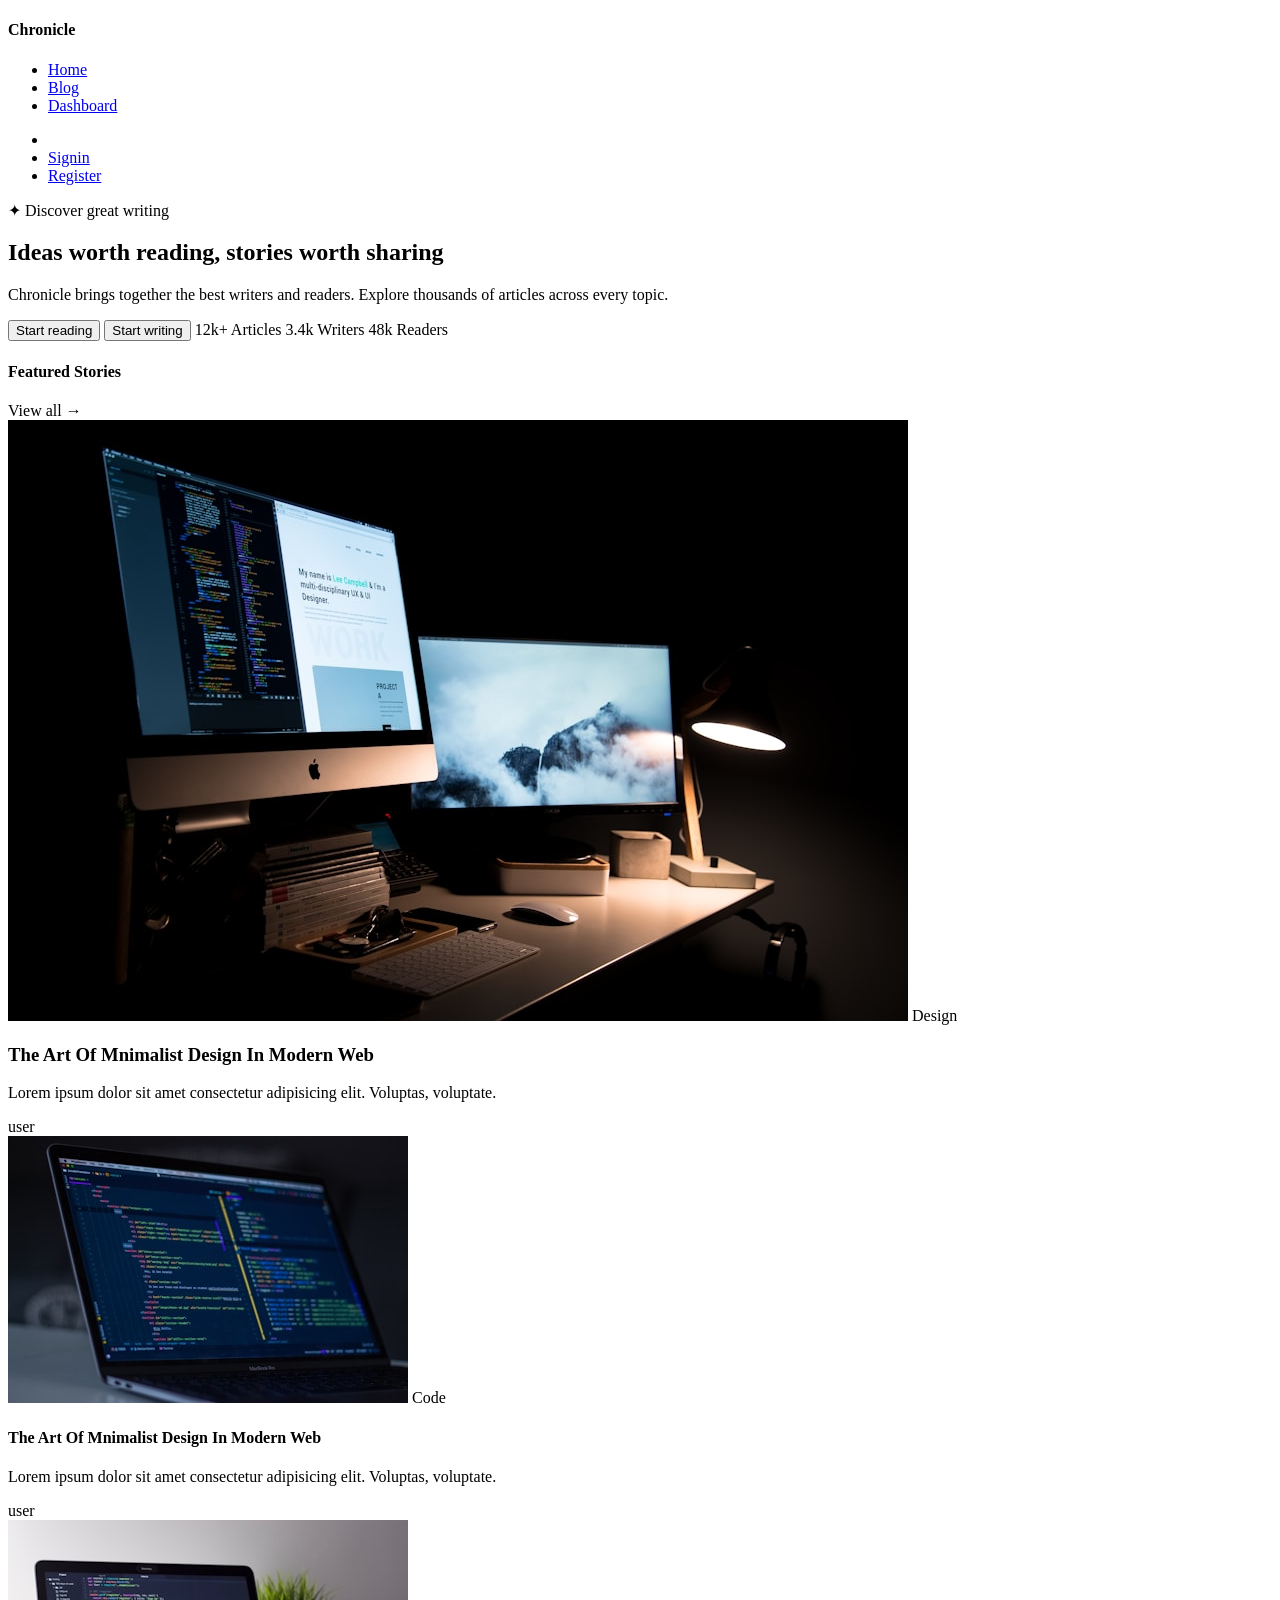
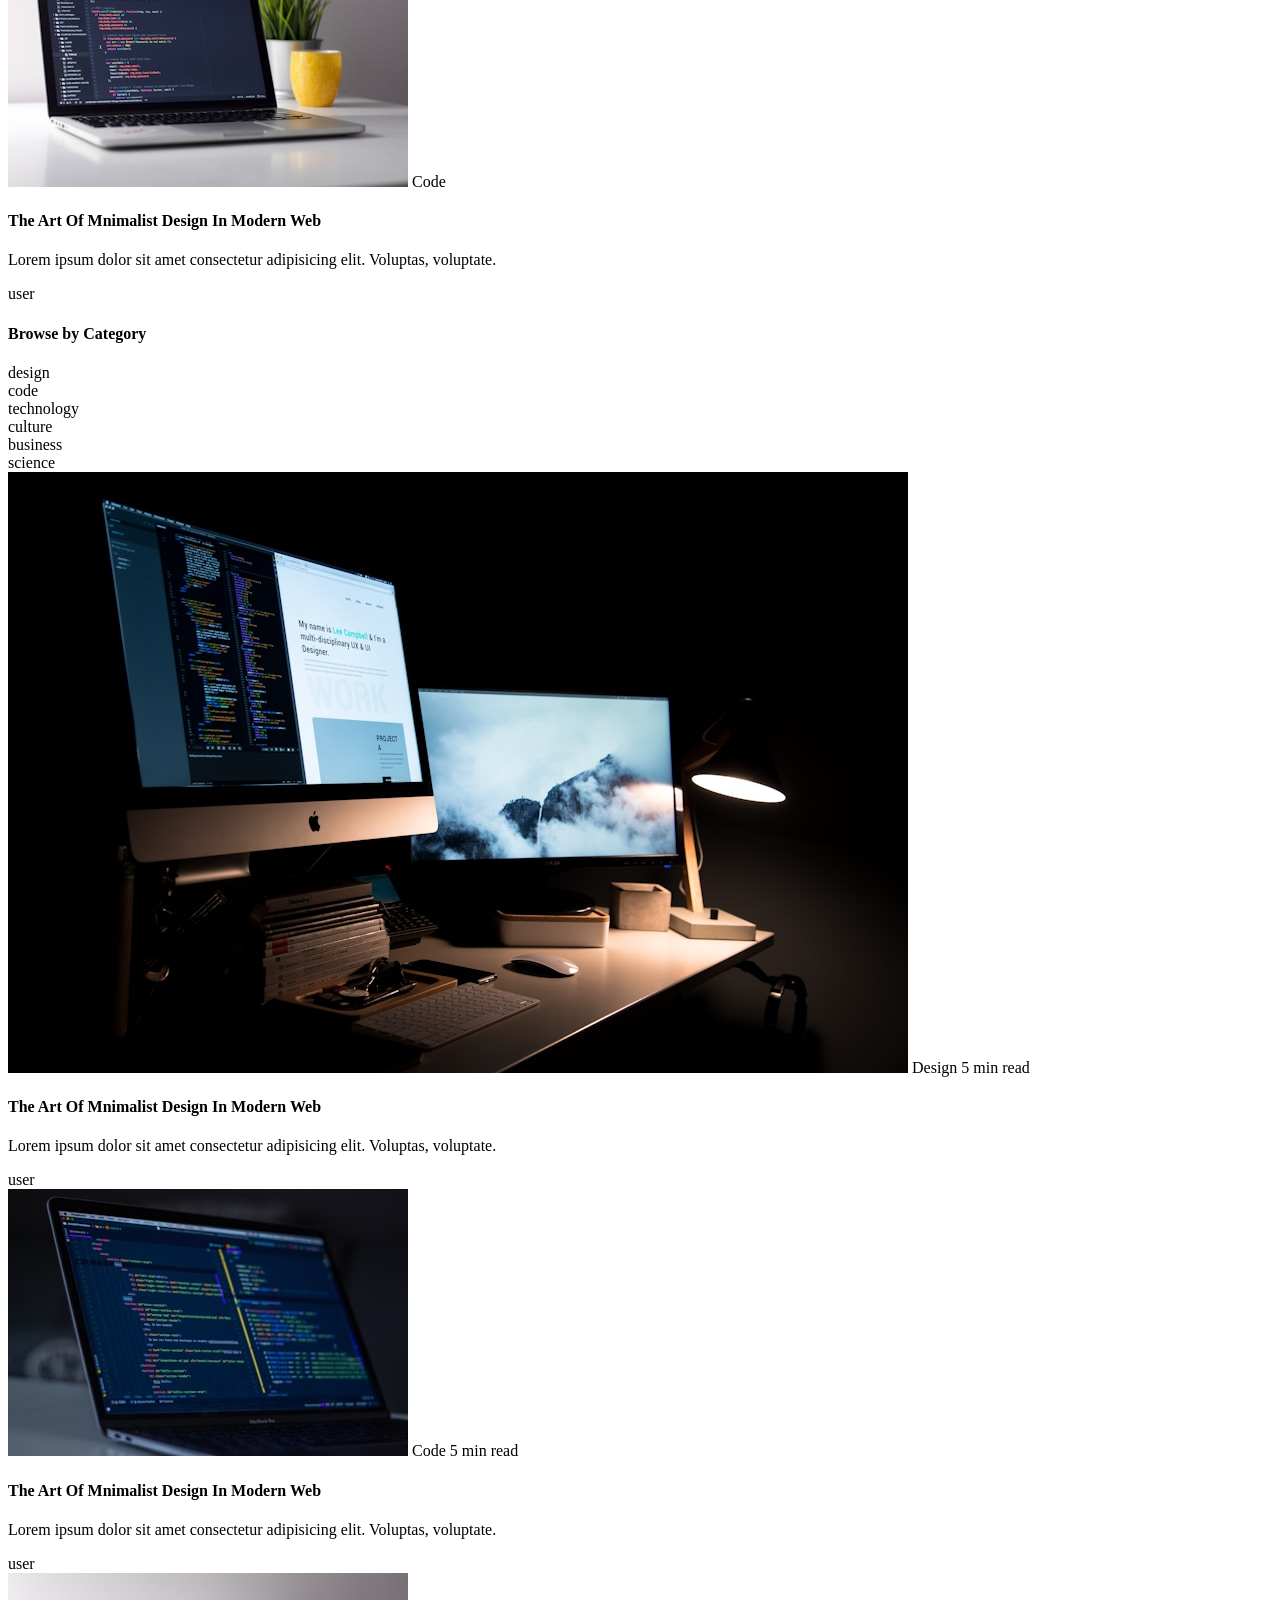
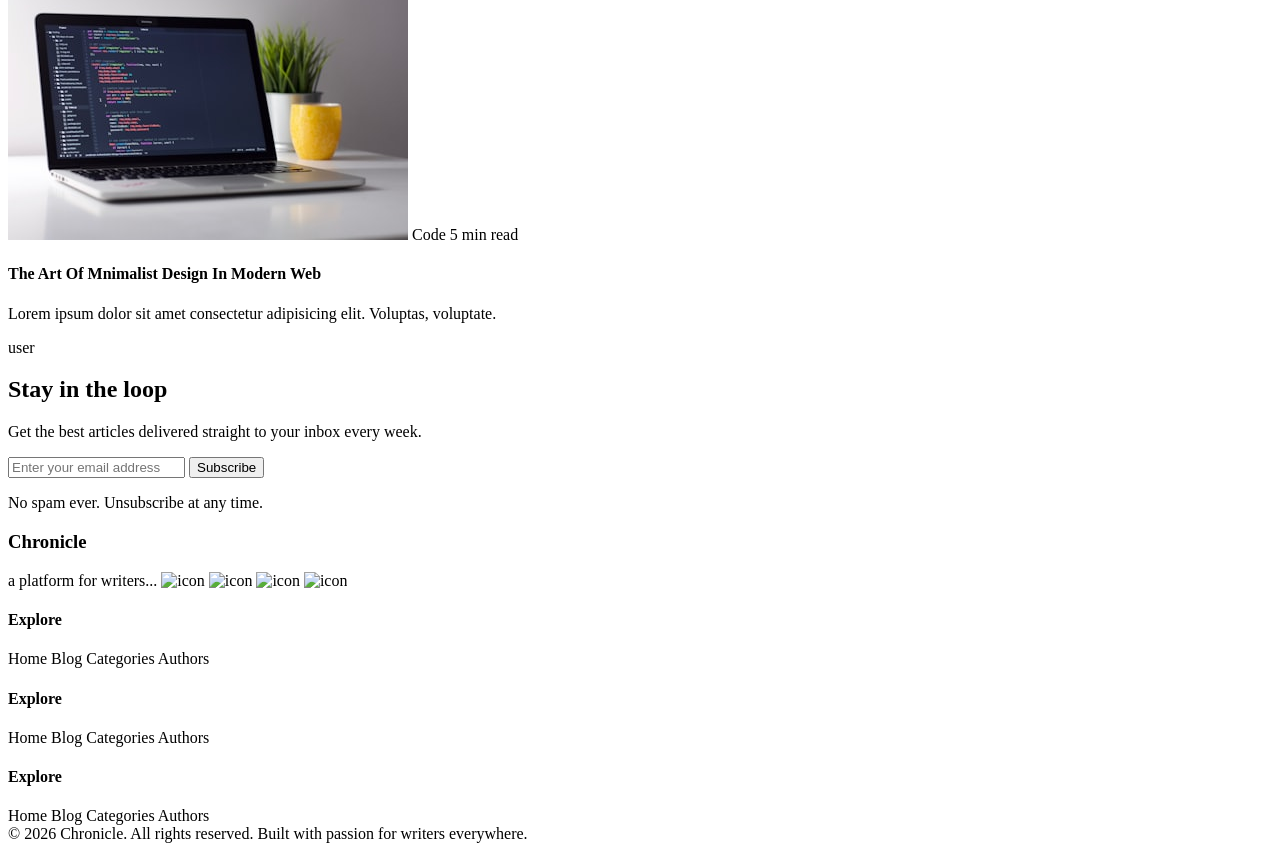
==== index.html @ c633ae1f "add home page html structure" ====
<!DOCTYPE html>
<html lang="en">
<head>
    <meta charset="UTF-8">
    <meta name="viewport" content="width=device-width, initial-scale=1.0">
    <title>Chronicle</title>
    <link rel="stylesheet" href="style.css">
</head>
<body>
    <header>
        <nav>
            <h4>Chronicle</h4>
            <ul>
                <li><a href="#">Home</a></li>
                <li><a href="#">Blog</a></li>
                <li><a href="#">Dashboard</a></li>
            </ul>
            <ul>
                <li></li>
                <li><a href="#">Signin</a></li>
                <li><a href="#">Register</a></li>
            </ul>
        </nav>
    </header>
    <main>
        <section>
        <span>✦ Discover great writing</span>
        <h1>Ideas worth reading, stories worth sharing</h1>
        <p>Chronicle brings together the best writers and readers.
             Explore thousands of articles across every topic.</p>
        <button>Start reading</button>
        <button>Start writing</button>
        <span>12k+ Articles</span>
        <span>3.4k Writers</span>
        <span>48k Readers</span>
        </section>
        <section class="featured-stories">
            <h4>Featured Stories</h4>
            <span>View all →</span>
            <article>
                <img src="./assets/card1.jpg" alt="Card image">
                <span>Design</span>
                <h3>The Art Of Mnimalist Design In Modern Web</h3>
                <p>Lorem ipsum dolor sit amet consectetur adipisicing elit. Voluptas, voluptate.</p>
                <span>user</span>
            </article>
            <article>
                <img src="./assets/card2.jpg" alt="Card image">
                <span>Code</span>
                <h4>The Art Of Mnimalist Design In Modern Web</h4>
                <p>Lorem ipsum dolor sit amet consectetur adipisicing elit. Voluptas, voluptate.</p>
                <span>user</span>
            </article>
            <article>
                <img src="./assets/card3.jpg" alt="Card image">
                <span>Code</span>
                <h4>The Art Of Mnimalist Design In Modern Web</h4>
                <p>Lorem ipsum dolor sit amet consectetur adipisicing elit. Voluptas, voluptate.</p>
                <span>user</span>
            </article>
        </section>
        <section class="Browse-by-category">
            <h4>Browse by Category</h4>
            <article>design</article>
            <article>code</article>
            <article>technology</article>
            <article>culture</article>
            <article>business</article>
            <article>science</article>
        </section>
        <section class="recent-articles">
            <article>
                <img src="./assets/card1.jpg" alt="Card image">
                <span>Design</span>
                <span>5 min read</span>
                <h4>The Art Of Mnimalist Design In Modern Web</h4>
                <p>Lorem ipsum dolor sit amet consectetur adipisicing elit. Voluptas, voluptate.</p>
                <span>user</span>
            </article>
            <article>
                <img src="./assets/card2.jpg" alt="Card image">
                <span>Code</span>
                <span>5 min read</span>
                <h4>The Art Of Mnimalist Design In Modern Web</h4>
                <p>Lorem ipsum dolor sit amet consectetur adipisicing elit. Voluptas, voluptate.</p>
                <span>user</span>
            </article>
            <article>
                <img src="./assets/card3.jpg" alt="Card image">
                <span>Code</span>
                <span>5 min read</span>
                <h4>The Art Of Mnimalist Design In Modern Web</h4>
                <p>Lorem ipsum dolor sit amet consectetur adipisicing elit. Voluptas, voluptate.</p>
                <span>user</span>
            </article>
        </section>
        <section class="stay-in-the-loop">
            <h2>Stay in the loop</h2>
            <p>Get the best articles delivered straight to your inbox every week.</p>
            <form action="">
                <input type="email" placeholder="Enter your email address">
                <button>Subscribe</button>
                <p>No spam ever. Unsubscribe at any time.</p>
            </form>
        </section>
    </main>
    <footer>
        <section>
            <h3>Chronicle</h3>
            <span>a platform for writers...</span>
            <img src="" alt="icon">
            <img src="" alt="icon">
            <img src="" alt="icon">
            <img src="" alt="icon">
        </section>
        <section>
            <h4>Explore</h4>
            <span>Home</span>
            <span>Blog</span>
            <span>Categories</span>
            <span>Authors</span>
        </section>
        <section>
            <h4>Explore</h4>
            <span>Home</span>
            <span>Blog</span>
            <span>Categories</span>
            <span>Authors</span>
        </section>
        <section>
            <h4>Explore</h4>
            <span>Home</span>
            <span>Blog</span>
            <span>Categories</span>
            <span>Authors</span>
        </section>
        <section>
            <span>&copy; 2026 Chronicle. All rights reserved.</span>
            <span>Built with passion for writers everywhere.</span>
        </section>
    </footer>

    <script src="./js/main.js"></script>
</body>
</html>
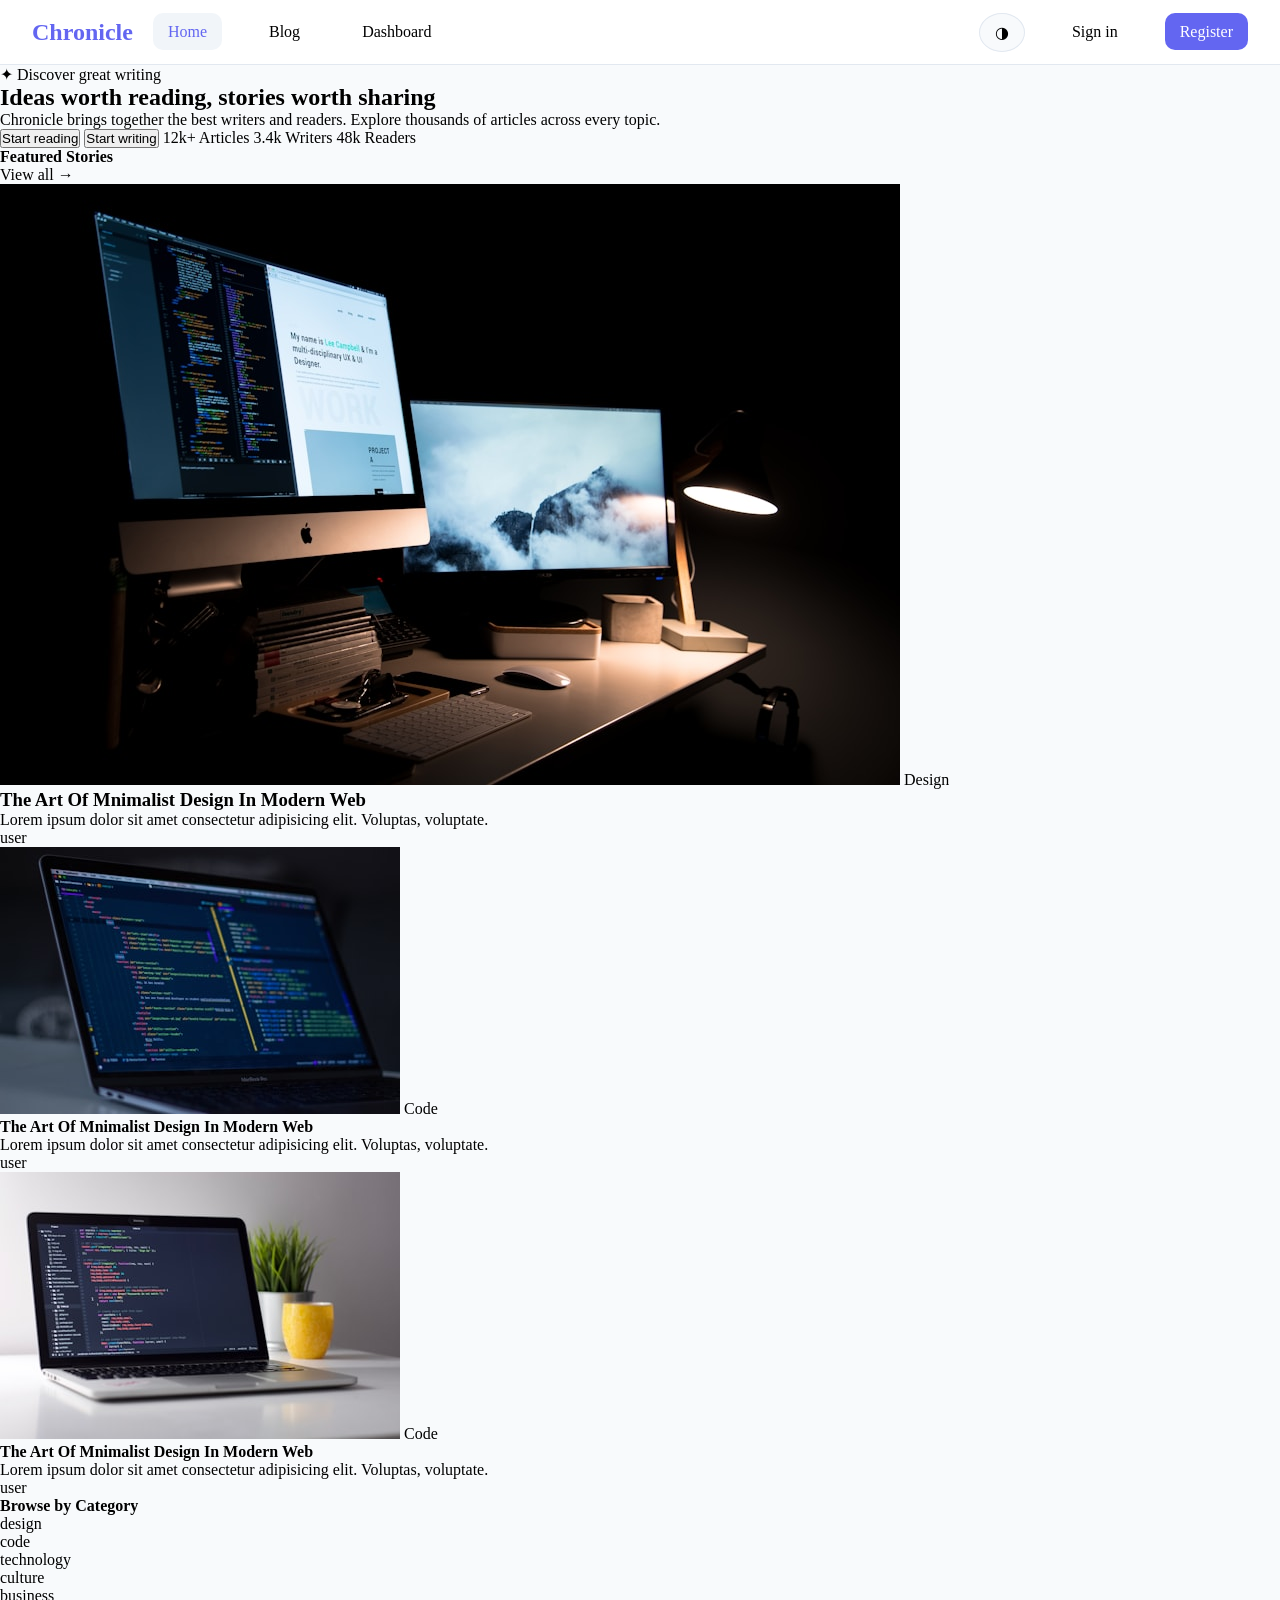
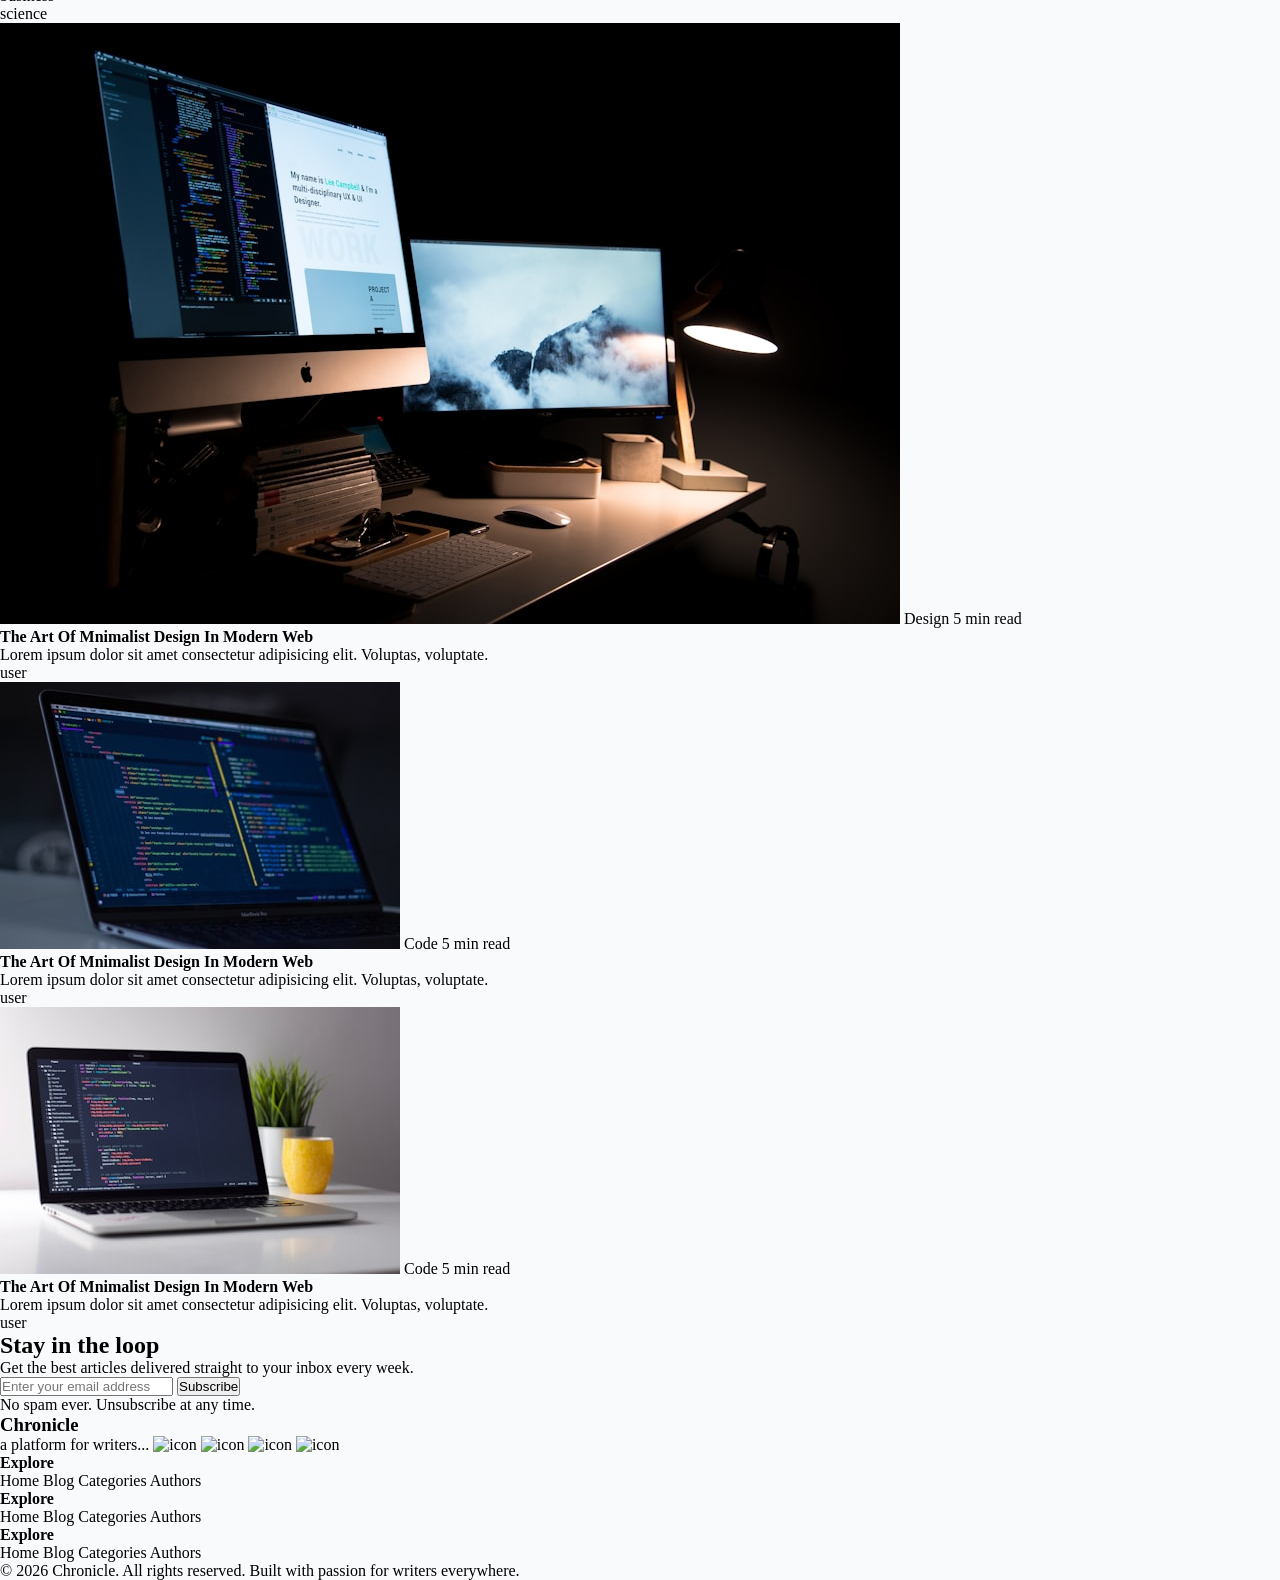
==== commit c213e1af: "home_page add header design" ====
--- a/index.html
+++ b/index.html
@@ -4,25 +4,25 @@
     <meta charset="UTF-8">
     <meta name="viewport" content="width=device-width, initial-scale=1.0">
     <title>Chronicle</title>
-    <link rel="stylesheet" href="style.css">
+    <link rel="stylesheet" href="./css/style.css">
 </head>
 <body>
-    <header>
-        <nav>
-            <h4>Chronicle</h4>
-            <ul>
-                <li><a href="#">Home</a></li>
+    <header class="header">
+        <h2>Chronicle</h2>
+        <nav class="nav">
+            <ul class="nav-links1">
+                <li><a href="#" class="curent-page">Home</a></li>
                 <li><a href="#">Blog</a></li>
                 <li><a href="#">Dashboard</a></li>
             </ul>
-            <ul>
-                <li></li>
-                <li><a href="#">Signin</a></li>
-                <li><a href="#">Register</a></li>
+            <ul class="nav-links2">
+                <li><a href="#" class="dark-mode">◑</a></li>
+                <li><a href="#">Sign in</a></li>
+                <li><a href="#" class="register">Register</a></li>
             </ul>
         </nav>
     </header>
-    <main>
+    <main class="main-content">
         <section>
         <span>✦ Discover great writing</span>
         <h1>Ideas worth reading, stories worth sharing</h1>
@@ -104,7 +104,7 @@
             </form>
         </section>
     </main>
-    <footer>
+    <footer class="footer">
         <section>
             <h3>Chronicle</h3>
             <span>a platform for writers...</span>
--- a/css/style.css
+++ b/css/style.css
@@ -0,0 +1,65 @@
+.header {
+  display: flex;
+  height: 4rem;
+  flex-direction: row;
+  align-items: center;
+  justify-content: space-between;
+  border-bottom: #e2e8f0 1px solid;
+  padding: 0 2rem;
+}
+.header h2 {
+  padding-right: 20px;
+  color: #6366f1;
+}
+
+.nav {
+  display: flex;
+  flex-direction: row;
+  justify-content: space-between;
+  flex-wrap: wrap;
+  flex: 1;
+}
+
+.nav ul {
+  display: flex;
+  gap: 2rem;
+}
+
+.nav ul li {
+  list-style: none;
+}
+.nav ul li a {
+  text-decoration: none;
+  color: black;
+  padding: 10px 15px;
+  border-radius: 10px;
+}
+.nav ul li .curent-page {
+  background-color: #f1f5f9;
+  color: #6366f1;
+}
+.nav ul li .register {
+  background-color: #6366f1;
+  color: white;
+}
+.nav ul li .dark-mode {
+  border-radius: 50%;
+  background-color: #f8fafc;
+  border: #e2e8f0 1px solid;
+}
+
+.nav ul li a:hover {
+  background-color: #f1f5f9;
+  color: #6366f1;
+}
+
+.main-content, .footer {
+  background-color: #f8fafc;
+}
+
+* {
+  padding: 0;
+  margin: 0;
+}
+
+/*# sourceMappingURL=style.css.map */
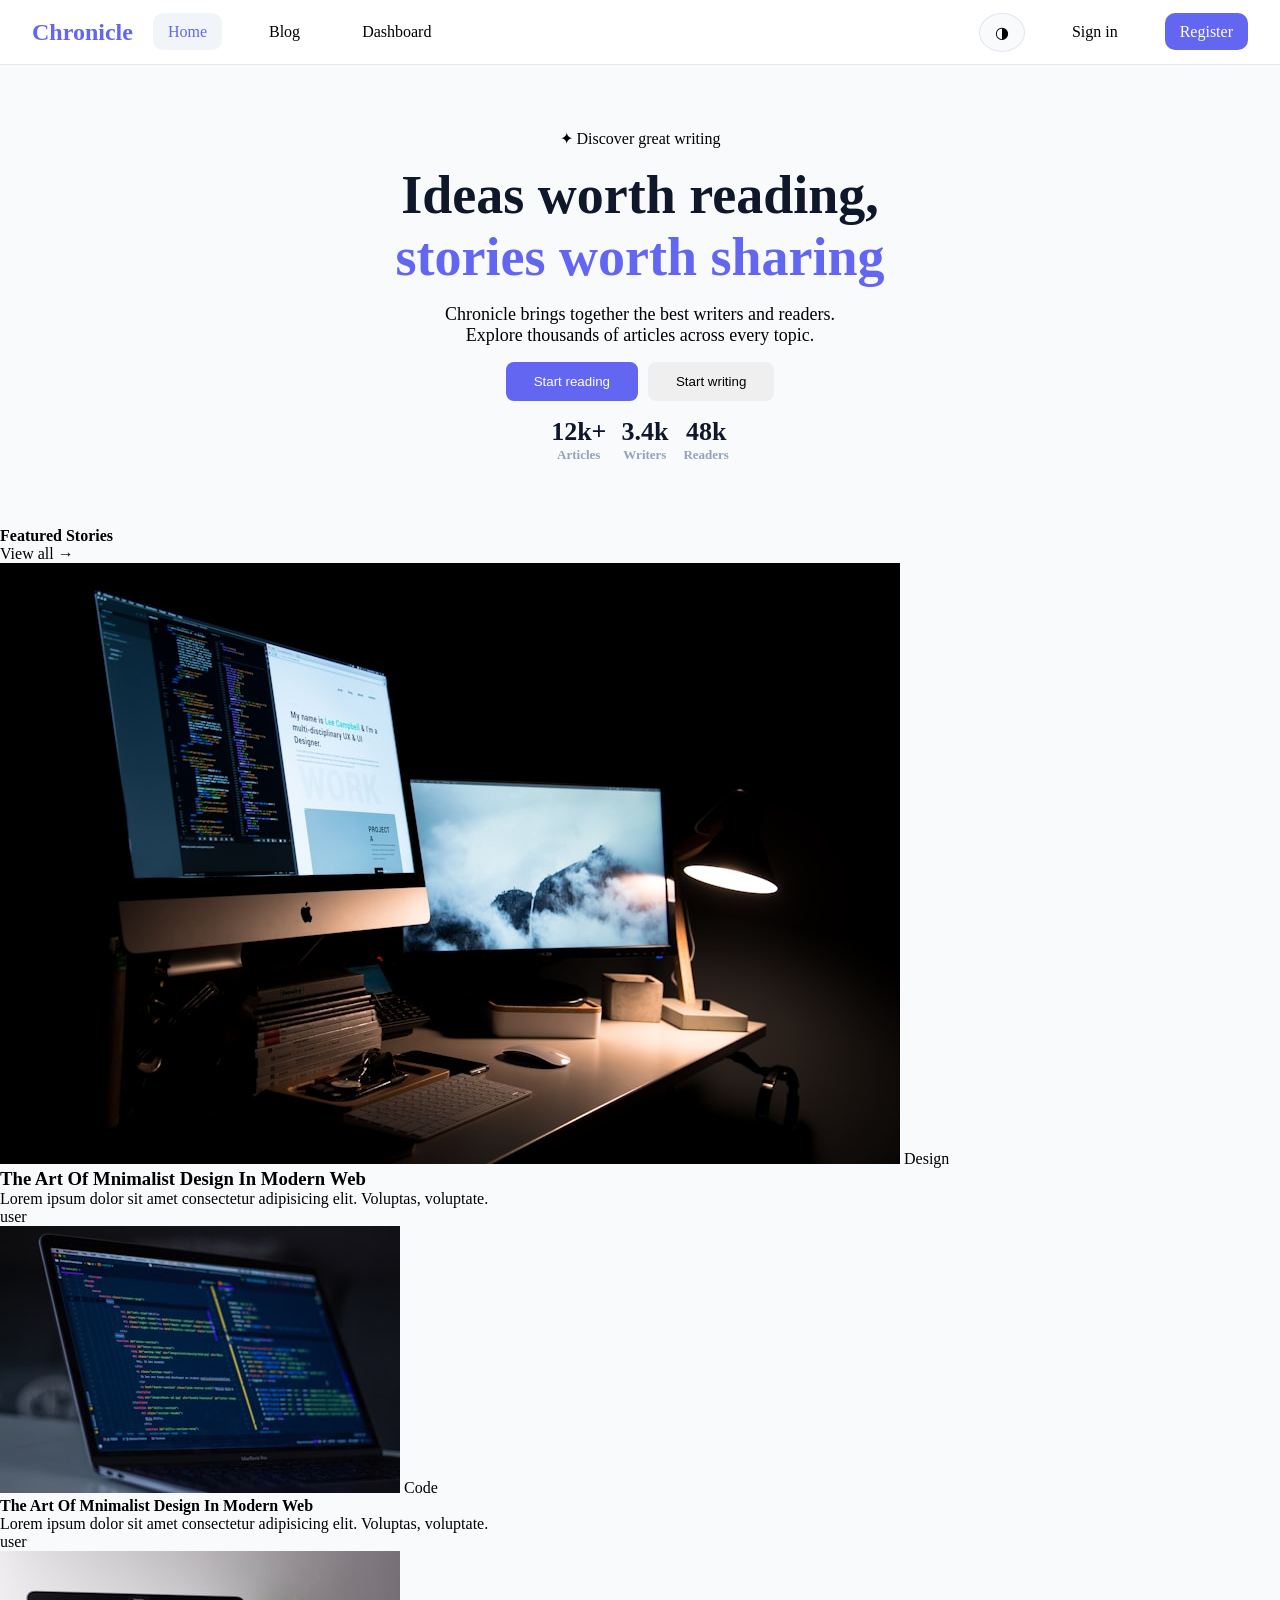
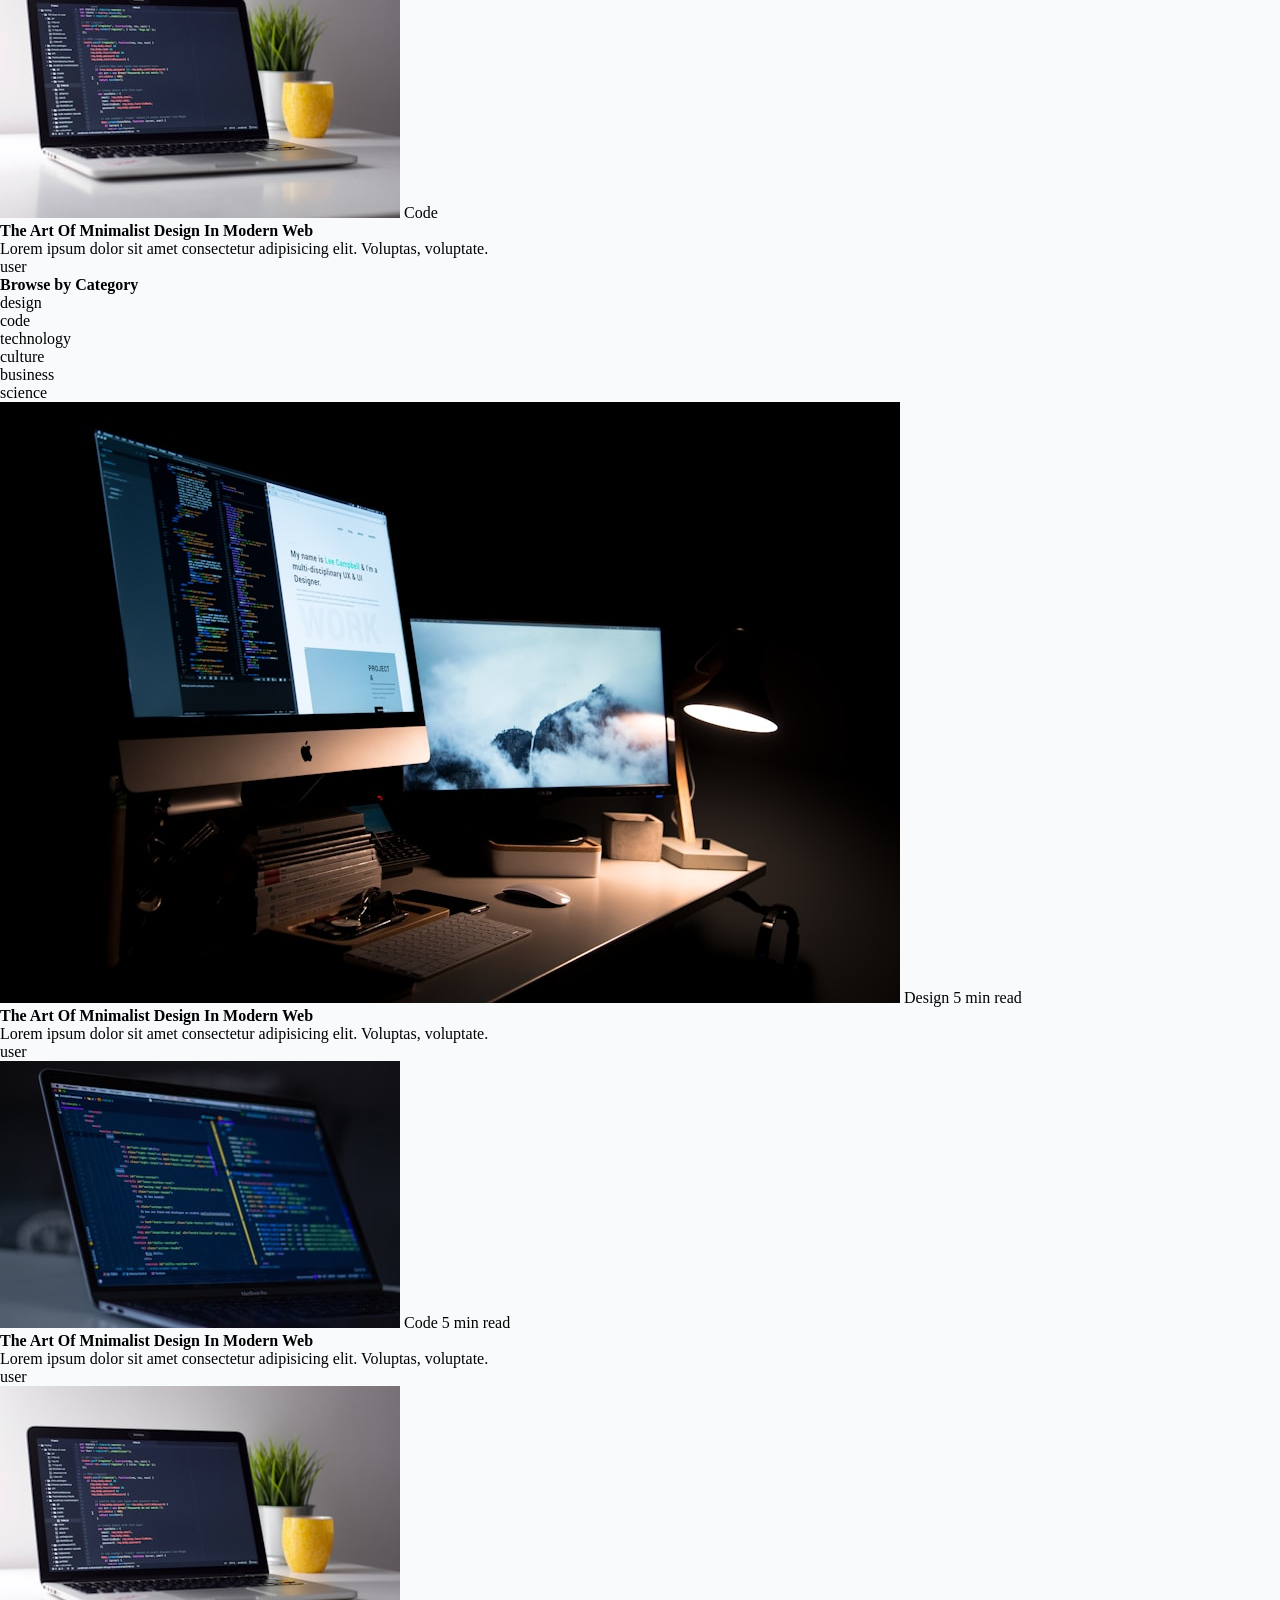
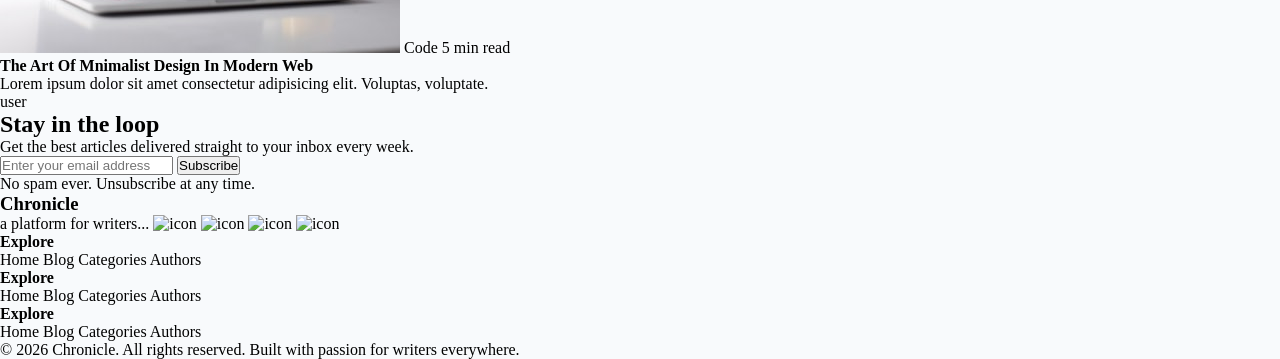
==== commit 4e0da76c: "home_page add discover section style" ====
--- a/index.html
+++ b/index.html
@@ -23,16 +23,20 @@
         </nav>
     </header>
     <main class="main-content">
-        <section>
+        <section class="discover">
         <span>✦ Discover great writing</span>
-        <h1>Ideas worth reading, stories worth sharing</h1>
+        <h1>Ideas worth reading, <span>stories worth sharing</span></h1>
         <p>Chronicle brings together the best writers and readers.
              Explore thousands of articles across every topic.</p>
-        <button>Start reading</button>
-        <button>Start writing</button>
-        <span>12k+ Articles</span>
-        <span>3.4k Writers</span>
-        <span>48k Readers</span>
+        <div class="home-buttons">
+            <button class="btn1">Start reading</button>
+            <button>Start writing</button>
+        </div>
+        <div class="stats-container">
+            <span class="span-nums">12k+ <span class="span-stats">Articles</span></span>
+            <span class="span-nums">3.4k <span class="span-stats">Writers</span></span>
+            <span class="span-nums">48k <span class="span-stats">Readers</span></span>
+        </div>
         </section>
         <section class="featured-stories">
             <h4>Featured Stories</h4>
--- a/css/style.css
+++ b/css/style.css
@@ -57,6 +57,63 @@
   background-color: #f8fafc;
 }
 
+.main-content .discover {
+  display: flex;
+  flex-direction: column;
+  align-items: center;
+  justify-content: center;
+  text-align: center;
+  padding: 4rem 2rem;
+  gap: 1rem;
+}
+.main-content .discover .stats-container {
+  display: flex;
+  flex-direction: row;
+  gap: 15px;
+}
+.main-content .discover .span-nums {
+  font-weight: 700;
+  color: #0f172a;
+  font-size: 26px;
+}
+.main-content .discover .span-stats {
+  display: block;
+  color: #94a3b8;
+  font-size: 13px;
+}
+.main-content .discover h1 {
+  font-size: 54px;
+  font-weight: 700;
+  color: #0f172a;
+}
+.main-content .discover h1 span {
+  display: block;
+  color: #6366f1;
+}
+.main-content .discover p {
+  font-size: 18px;
+  max-width: 400px;
+}
+.main-content .discover .home-buttons {
+  display: flex;
+  gap: 10px;
+}
+.main-content .discover .home-buttons button {
+  padding: 12px 28px;
+  border-radius: 8px;
+  border: none;
+  cursor: pointer;
+}
+.main-content .discover .home-buttons .btn1 {
+  background-color: #6366f1;
+  color: white;
+  transition: transform 0.2s ease, box-shadow 0.2s ease;
+}
+.main-content .discover .home-buttons .btn1:hover {
+  transform: translateY(-2px);
+  box-shadow: 0 4px 8px rgba(0, 0, 0, 0.2);
+}
+
 * {
   padding: 0;
   margin: 0;
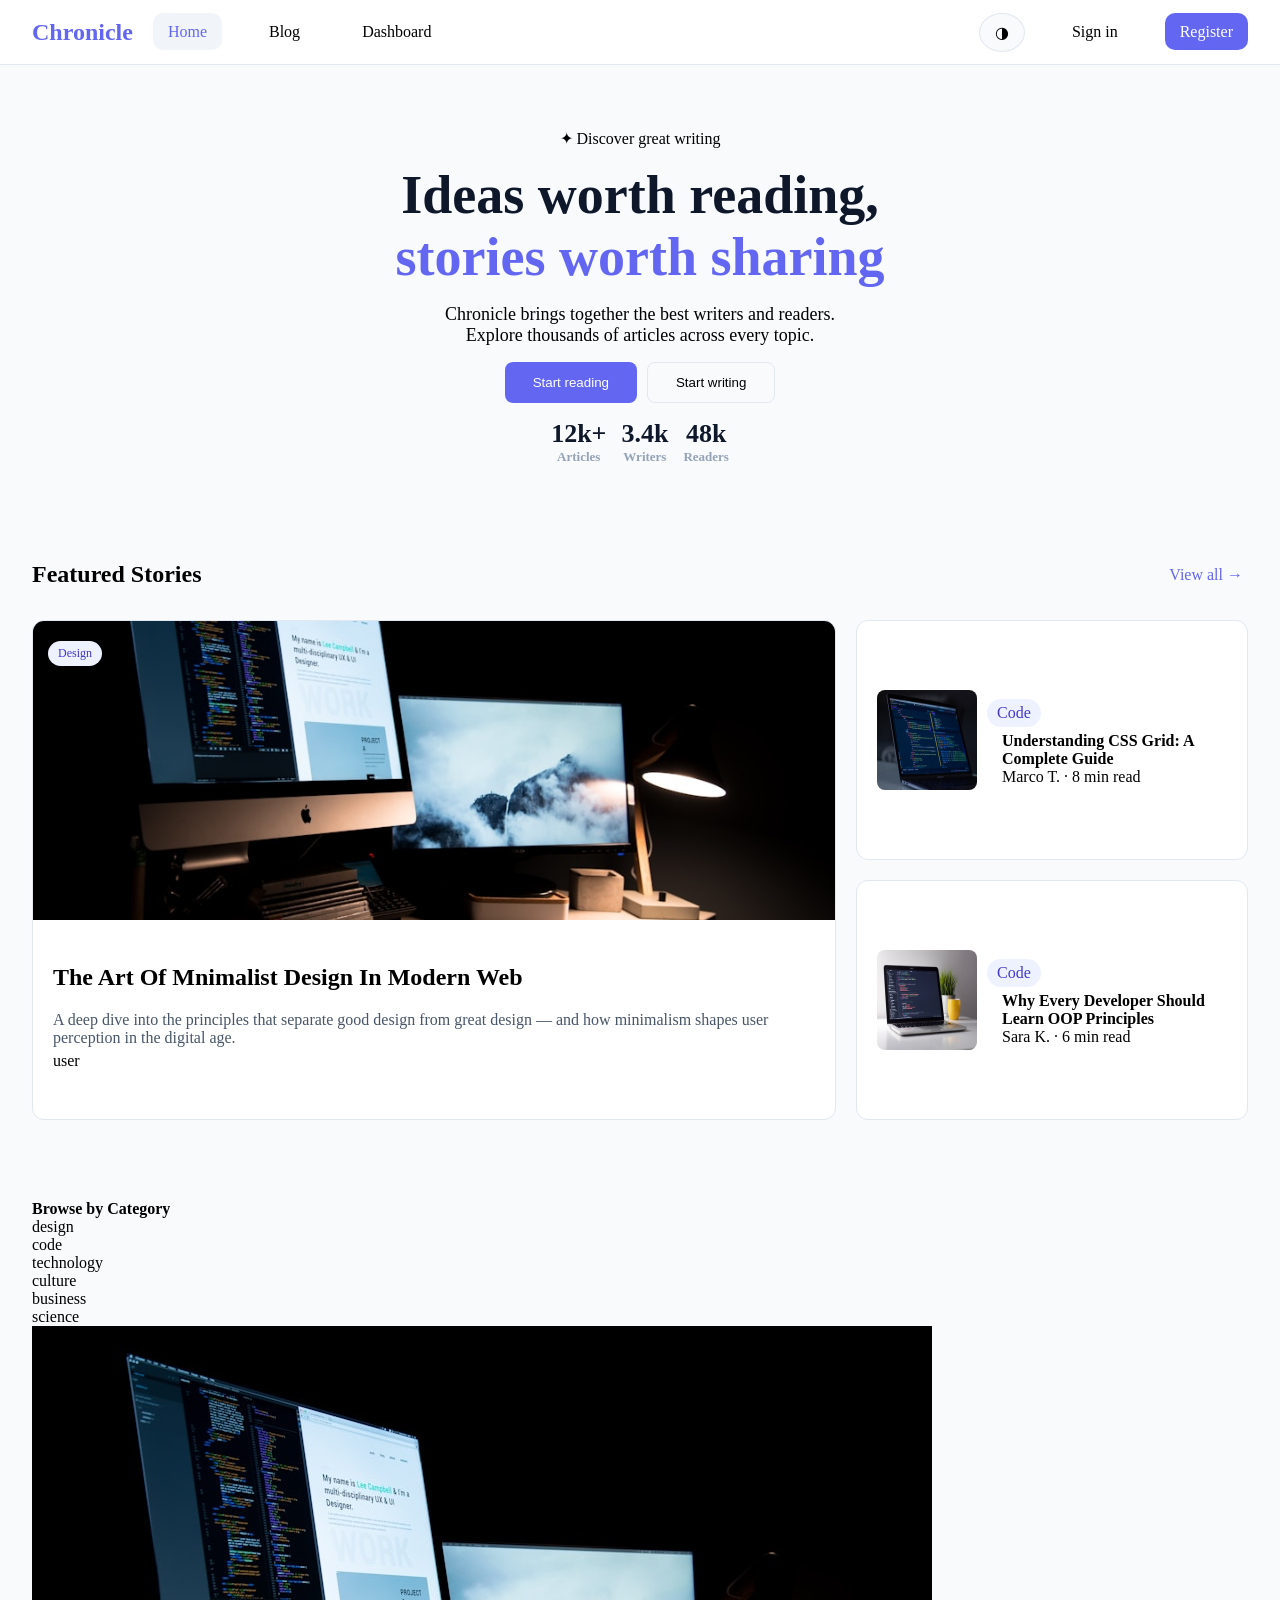
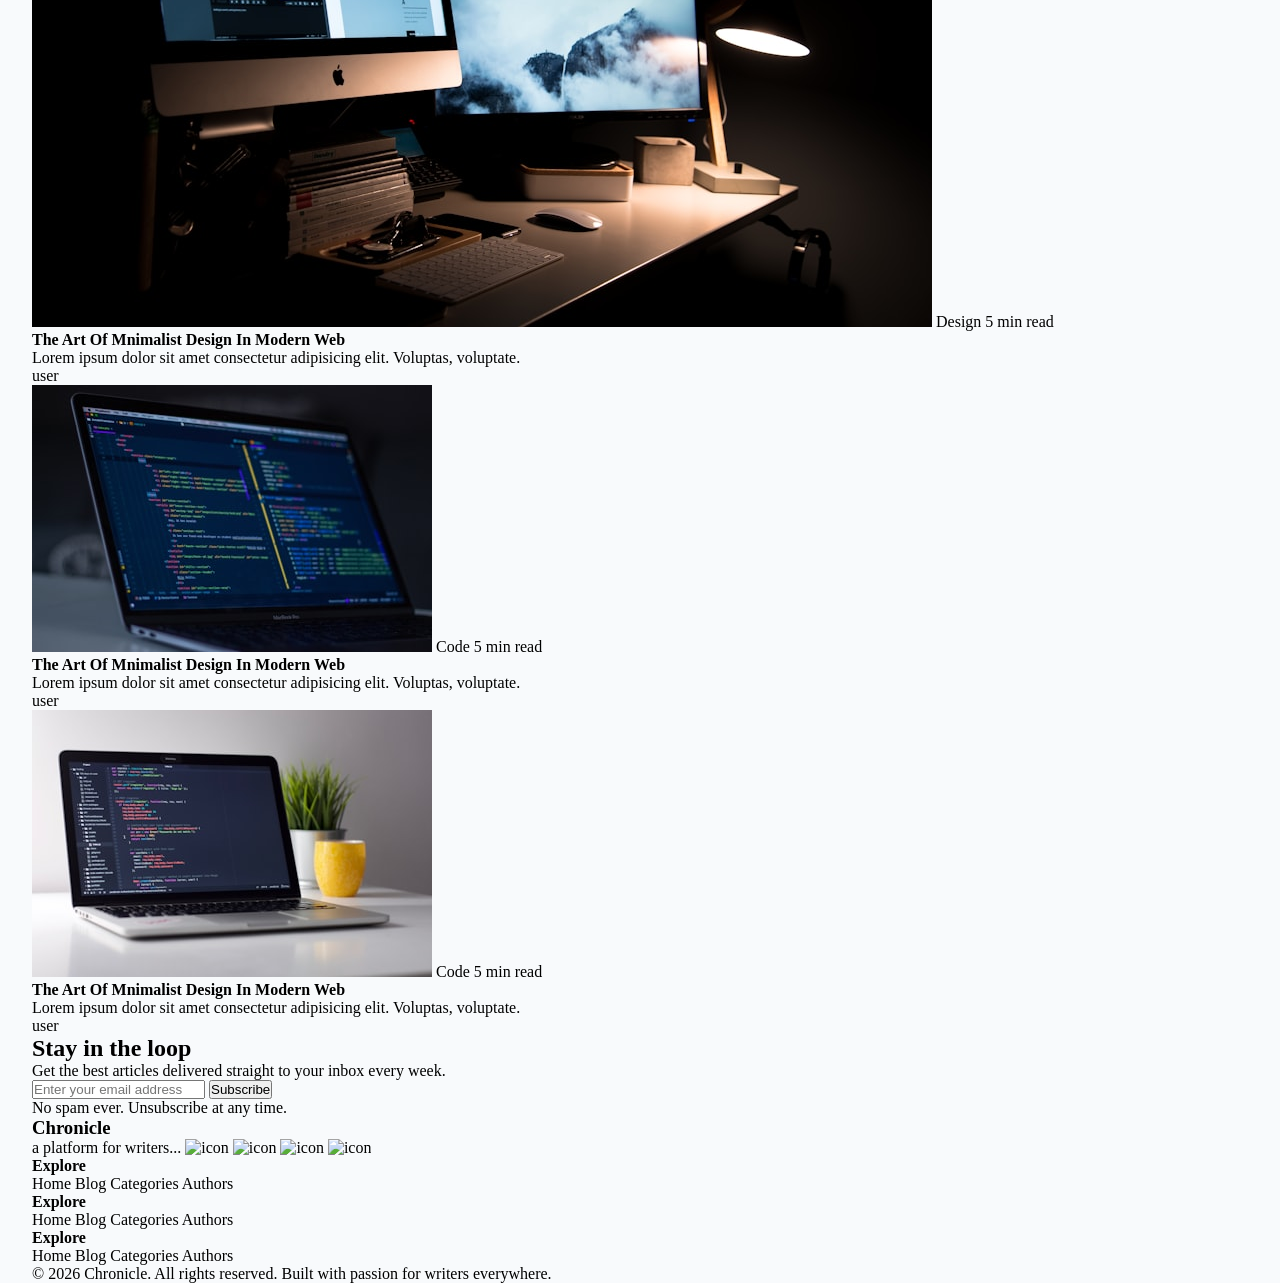
==== commit 706836c7: "home_page add featured stories section style" ====
--- a/index.html
+++ b/index.html
@@ -30,7 +30,7 @@
              Explore thousands of articles across every topic.</p>
         <div class="home-buttons">
             <button class="btn1">Start reading</button>
-            <button>Start writing</button>
+            <button class="btn2">Start writing</button>
         </div>
         <div class="stats-container">
             <span class="span-nums">12k+ <span class="span-stats">Articles</span></span>
@@ -39,29 +39,37 @@
         </div>
         </section>
         <section class="featured-stories">
-            <h4>Featured Stories</h4>
-            <span>View all →</span>
-            <article>
-                <img src="./assets/card1.jpg" alt="Card image">
-                <span>Design</span>
-                <h3>The Art Of Mnimalist Design In Modern Web</h3>
-                <p>Lorem ipsum dolor sit amet consectetur adipisicing elit. Voluptas, voluptate.</p>
-                <span>user</span>
-            </article>
-            <article>
-                <img src="./assets/card2.jpg" alt="Card image">
-                <span>Code</span>
-                <h4>The Art Of Mnimalist Design In Modern Web</h4>
-                <p>Lorem ipsum dolor sit amet consectetur adipisicing elit. Voluptas, voluptate.</p>
-                <span>user</span>
-            </article>
-            <article>
-                <img src="./assets/card3.jpg" alt="Card image">
-                <span>Code</span>
-                <h4>The Art Of Mnimalist Design In Modern Web</h4>
-                <p>Lorem ipsum dolor sit amet consectetur adipisicing elit. Voluptas, voluptate.</p>
-                <span>user</span>
-            </article>
+            <div class="featured-header">
+                <h2>Featured Stories</h2>
+                <span><a href="#">View all →</a></span>
+            </div>
+            <div class="featured-stories-container">
+                <article class="featured-story1">
+                    <img src="./assets/card1.jpg" alt="Card image">
+                    <span class="image-span">Design</span>
+                    <div class="featured-stories-article1-info">
+                        <h2>The Art Of Mnimalist Design In Modern Web</h2>
+                        <p>A deep dive into the principles that separate good design from great design — and how minimalism shapes user perception in the digital age.</p>
+                        <span>user</span>
+                    </div>
+                </article>
+                <article class="featured-story2">
+                    <img src="./assets/card2.jpg" alt="Card image">
+                    <div class="featured-stories-article2-info">
+                        <span class="image-span2">Code</span>
+                        <h4>Understanding CSS Grid: A Complete Guide</h4>
+                        <span>Marco T. · 8 min read</span>
+                    </div>
+                </article>
+                <article class="featured-story3">
+                    <img src="./assets/card3.jpg" alt="Card image">
+                    <div class="featured-stories-article3-info">
+                        <span class="image-span2">Code</span>
+                        <h4>Why Every Developer Should Learn OOP Principles</h4>
+                        <span>Sara K. · 6 min read</span>
+                    </div>
+                </article>
+            </div>
         </section>
         <section class="Browse-by-category">
             <h4>Browse by Category</h4>
--- a/css/style.css
+++ b/css/style.css
@@ -55,6 +55,7 @@
 
 .main-content, .footer {
   background-color: #f8fafc;
+  padding: 0 2rem;
 }
 
 .main-content .discover {
@@ -113,6 +114,103 @@
   transform: translateY(-2px);
   box-shadow: 0 4px 8px rgba(0, 0, 0, 0.2);
 }
+.main-content .discover .home-buttons .btn2 {
+  background-color: #f8fafc;
+  border: 1px solid #e2e8f0;
+}
+.main-content .discover .home-buttons .btn2:hover {
+  background-color: #f1f5f9;
+}
+
+.featured-stories .featured-header {
+  display: flex;
+  flex-direction: row;
+  justify-content: space-between;
+  align-items: center;
+  padding: 2rem 0;
+}
+.featured-stories .featured-header a {
+  text-decoration: none;
+  color: #6366f1;
+  padding-right: 5px;
+}
+
+.featured-stories-container {
+  display: grid;
+  grid-template-columns: 1fr 1fr 1fr;
+  grid-template-rows: 1fr 1fr;
+  gap: 20px;
+  max-height: 500px;
+  padding-bottom: 5rem;
+}
+.featured-stories-container article {
+  position: relative;
+  border-radius: 12px;
+  border: #e2e8f0 1px solid;
+  overflow: hidden;
+  background-color: #ffffff;
+}
+.featured-stories-container article:hover {
+  box-shadow: 0 10px 12px rgba(0, 0, 0, 0.2);
+}
+.featured-stories-container .featured-story1 {
+  grid-column: 1/3;
+  grid-row: 1/3;
+}
+.featured-stories-container .featured-story1 img {
+  width: 100%;
+  height: 60%;
+  object-fit: cover;
+  z-index: 0;
+}
+.featured-stories-container .featured-story1 .image-span {
+  position: absolute;
+  top: 20px;
+  left: 15px;
+  color: #4338ca;
+  background-color: #eef2ff;
+  padding: 5px 10px;
+  border-radius: 20px;
+  font-size: 12px;
+  z-index: 1;
+}
+.featured-stories-container .featured-story1 .featured-stories-article1-info {
+  max-height: 100px;
+  padding: 20px;
+}
+.featured-stories-container .featured-story1 .featured-stories-article1-info h2 {
+  padding: 20px 0;
+}
+.featured-stories-container .featured-story1 .featured-stories-article1-info p {
+  color: #475569;
+  padding-bottom: 5px;
+}
+.featured-stories-container .featured-story2, .featured-stories-container .featured-story3 {
+  display: flex;
+  flex-direction: row;
+  padding-left: 20px;
+  gap: 5px;
+  align-items: center;
+}
+.featured-stories-container .featured-story2 img, .featured-stories-container .featured-story3 img {
+  width: 100px;
+  height: 100px;
+  border-radius: 8px;
+}
+.featured-stories-container .featured-story2 .image-span2, .featured-stories-container .featured-story3 .image-span2 {
+  display: inline-block;
+  padding: 5px 10px;
+  border-radius: 20px;
+  color: #4338ca;
+  background-color: #eef2ff;
+  margin: 5px;
+}
+.featured-stories-container .featured-story2 span, .featured-stories-container .featured-story3 span {
+  padding: 0 20px;
+}
+.featured-stories-container .featured-story2 h4, .featured-stories-container .featured-story3 h4 {
+  padding: 0 20px;
+}
 
 * {
   padding: 0;
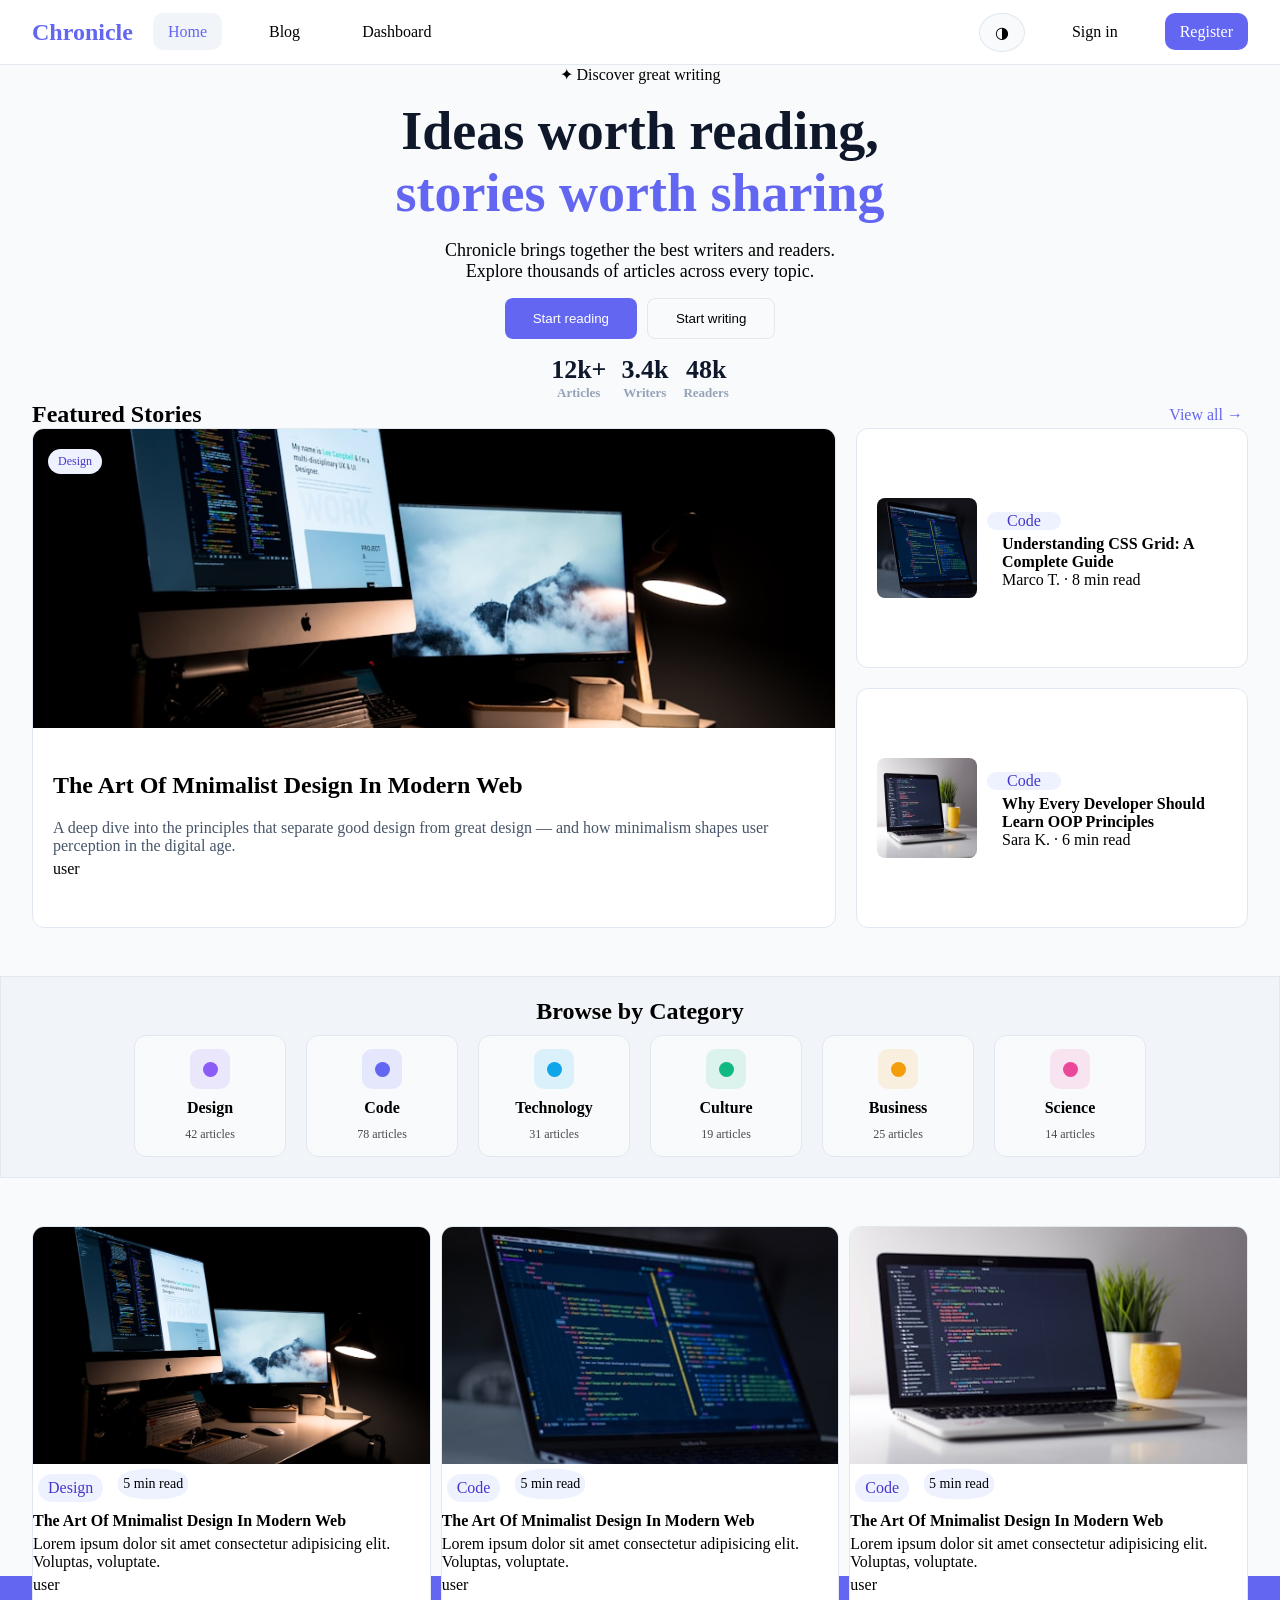
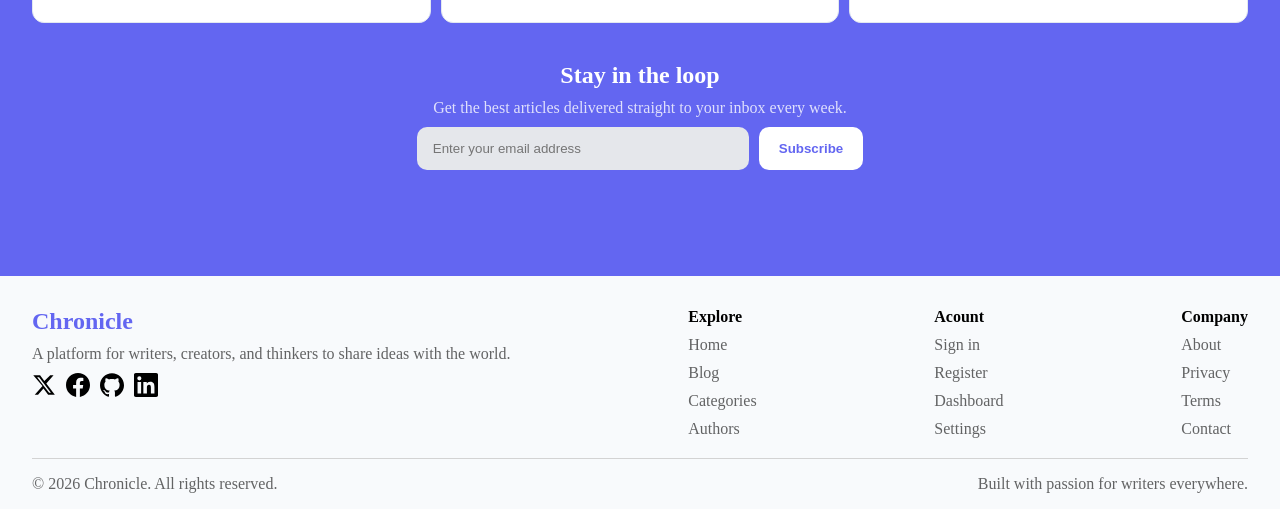
==== commit 709655f7: "(home_page) add the last styles for desktop version" ====
--- a/index.html
+++ b/index.html
@@ -45,7 +45,7 @@
             </div>
             <div class="featured-stories-container">
                 <article class="featured-story1">
-                    <img src="./assets/card1.jpg" alt="Card image">
+                    <img src="./assets/img/card1.jpg" alt="Card image">
                     <span class="image-span">Design</span>
                     <div class="featured-stories-article1-info">
                         <h2>The Art Of Mnimalist Design In Modern Web</h2>
@@ -54,7 +54,7 @@
                     </div>
                 </article>
                 <article class="featured-story2">
-                    <img src="./assets/card2.jpg" alt="Card image">
+                    <img src="./assets/img/card2.jpg" alt="Card image">
                     <div class="featured-stories-article2-info">
                         <span class="image-span2">Code</span>
                         <h4>Understanding CSS Grid: A Complete Guide</h4>
@@ -62,7 +62,7 @@
                     </div>
                 </article>
                 <article class="featured-story3">
-                    <img src="./assets/card3.jpg" alt="Card image">
+                    <img src="./assets/img/card3.jpg" alt="Card image">
                     <div class="featured-stories-article3-info">
                         <span class="image-span2">Code</span>
                         <h4>Why Every Developer Should Learn OOP Principles</h4>
@@ -71,36 +71,44 @@
                 </article>
             </div>
         </section>
-        <section class="Browse-by-category">
-            <h4>Browse by Category</h4>
-            <article>design</article>
-            <article>code</article>
-            <article>technology</article>
-            <article>culture</article>
-            <article>business</article>
-            <article>science</article>
+        <section class="browse">
+            <h2>Browse by Category</h2>
+            <div class="browse-container">
+                <article><div class="icon1"><div></div></div><h4>Design</h4><span>42 articles</span></article>
+                <article><div class="icon2"><div></div></div><h4>Code</h4><span>78 articles</span></article>
+                <article><div class="icon3"><div></div></div><h4>Technology</h4><span>31 articles</span></article>
+                <article><div class="icon4"><div></div></div><h4>Culture</h4><span>19 articles</span></article>
+                <article><div class="icon5"><div></div></div><h4>Business</h4><span>25 articles</span></article>
+                <article><div class="icon6"><div></div></div><h4>Science</h4><span>14 articles</span></article>
+            </div>
         </section>
         <section class="recent-articles">
             <article>
-                <img src="./assets/card1.jpg" alt="Card image">
-                <span>Design</span>
-                <span>5 min read</span>
+                <img src="./assets/img/card1.jpg" alt="Card image">
+                <div class="span-container">
+                    <span class="image-span2">Design</span>
+                    <span class="time-span">5 min read</span>
+                </div>
                 <h4>The Art Of Mnimalist Design In Modern Web</h4>
                 <p>Lorem ipsum dolor sit amet consectetur adipisicing elit. Voluptas, voluptate.</p>
                 <span>user</span>
             </article>
             <article>
-                <img src="./assets/card2.jpg" alt="Card image">
-                <span>Code</span>
-                <span>5 min read</span>
+                <img src="./assets/img/card2.jpg" alt="Card image">
+                <div class="span-container">
+                    <span class="image-span2">Code</span>
+                    <span class="time-span">5 min read</span>
+                </div>
                 <h4>The Art Of Mnimalist Design In Modern Web</h4>
                 <p>Lorem ipsum dolor sit amet consectetur adipisicing elit. Voluptas, voluptate.</p>
                 <span>user</span>
             </article>
             <article>
-                <img src="./assets/card3.jpg" alt="Card image">
-                <span>Code</span>
-                <span>5 min read</span>
+                <img src="./assets/img/card3.jpg" alt="Card image">
+                <div class="span-container">
+                    <span class="image-span2">Code</span>
+                    <span class="time-span">5 min read</span>
+                </div>
                 <h4>The Art Of Mnimalist Design In Modern Web</h4>
                 <p>Lorem ipsum dolor sit amet consectetur adipisicing elit. Voluptas, voluptate.</p>
                 <span>user</span>
@@ -109,47 +117,51 @@
         <section class="stay-in-the-loop">
             <h2>Stay in the loop</h2>
             <p>Get the best articles delivered straight to your inbox every week.</p>
-            <form action="">
-                <input type="email" placeholder="Enter your email address">
-                <button>Subscribe</button>
-                <p>No spam ever. Unsubscribe at any time.</p>
+            <form novalidate action="#">
+                <input type="email" id="email" placeholder="Enter your email address">
+                <button id="subbtn" type="submit">Subscribe</button>
             </form>
+            <p id="errorMsg"></p>
         </section>
     </main>
     <footer class="footer">
-        <section>
-            <h3>Chronicle</h3>
-            <span>a platform for writers...</span>
-            <img src="" alt="icon">
-            <img src="" alt="icon">
-            <img src="" alt="icon">
-            <img src="" alt="icon">
-        </section>
-        <section>
-            <h4>Explore</h4>
-            <span>Home</span>
-            <span>Blog</span>
-            <span>Categories</span>
-            <span>Authors</span>
-        </section>
-        <section>
-            <h4>Explore</h4>
-            <span>Home</span>
-            <span>Blog</span>
-            <span>Categories</span>
-            <span>Authors</span>
-        </section>
-        <section>
-            <h4>Explore</h4>
-            <span>Home</span>
-            <span>Blog</span>
-            <span>Categories</span>
-            <span>Authors</span>
-        </section>
-        <section>
+        <div class="footer-top">
+            <section>
+                <h2 class="logo">Chronicle</h2>
+                <span>A platform for writers, creators, and thinkers to share ideas with the world.</span>
+                <div class="icon-container">
+                    <img src="./assets/svg/twitter-x.svg" alt="icon">
+                    <img src="./assets/svg/facebook.svg" alt="icon">
+                    <img src="./assets/svg/github.svg" alt="icon">
+                    <img src="./assets/svg/linkedin.svg" alt="icon">
+                </div>
+            </section>
+            <section>
+                <h4>Explore</h4>
+                <span><a href="#">Home</a></span>
+                <span><a href="#">Blog</a></span>
+                <span><a href="#">Categories</a></span>
+                <span><a href="#">Authors</a></span>
+            </section>
+            <section>
+                <h4>Acount</h4>
+                <span><a href="#">Sign in</a></span>
+                <span><a href="#">Register</a></span>
+                <span><a href="#">Dashboard</a></span>
+                <span><a href="#">Settings</a></span>
+            </section>
+            <section>
+                <h4>Company</h4>
+                <span><a href="#">About</a></span>
+                <span><a href="#">Privacy</a></span>
+                <span><a href="#">Terms</a></span>
+                <span><a href="#">Contact</a></span>
+            </section>
+        </div>
+        <div class="footer-bottom">
             <span>&copy; 2026 Chronicle. All rights reserved.</span>
             <span>Built with passion for writers everywhere.</span>
-        </section>
+        </div>
     </footer>
 
     <script src="./js/main.js"></script>
--- a/css/style.css
+++ b/css/style.css
@@ -55,7 +55,6 @@
 
 .main-content, .footer {
   background-color: #f8fafc;
-  padding: 0 2rem;
 }
 
 .main-content .discover {
@@ -66,6 +65,7 @@
   text-align: center;
   padding: 4rem 2rem;
   gap: 1rem;
+  padding: 0 2rem;
 }
 .main-content .discover .stats-container {
   display: flex;
@@ -128,6 +128,7 @@
   justify-content: space-between;
   align-items: center;
   padding: 2rem 0;
+  padding: 0 2rem;
 }
 .featured-stories .featured-header a {
   text-decoration: none;
@@ -142,6 +143,7 @@
   gap: 20px;
   max-height: 500px;
   padding-bottom: 5rem;
+  padding: 0 2rem;
 }
 .featured-stories-container article {
   position: relative;
@@ -152,6 +154,7 @@
 }
 .featured-stories-container article:hover {
   box-shadow: 0 10px 12px rgba(0, 0, 0, 0.2);
+  transform: scale(1.02);
 }
 .featured-stories-container .featured-story1 {
   grid-column: 1/3;
@@ -197,7 +200,14 @@
   height: 100px;
   border-radius: 8px;
 }
-.featured-stories-container .featured-story2 .image-span2, .featured-stories-container .featured-story3 .image-span2 {
+.featured-stories-container .featured-story2 span, .featured-stories-container .featured-story3 span {
+  padding: 0 20px;
+}
+.featured-stories-container .featured-story2 h4, .featured-stories-container .featured-story3 h4 {
+  padding: 0 20px;
+}
+
+.image-span2 {
   display: inline-block;
   padding: 5px 10px;
   border-radius: 20px;
@@ -205,11 +215,277 @@
   background-color: #eef2ff;
   margin: 5px;
 }
-.featured-stories-container .featured-story2 span, .featured-stories-container .featured-story3 span {
-  padding: 0 20px;
-}
-.featured-stories-container .featured-story2 h4, .featured-stories-container .featured-story3 h4 {
-  padding: 0 20px;
+
+.browse {
+  display: flex;
+  flex-direction: column;
+  justify-content: center;
+  height: 200px;
+  background-color: #f1f5f9;
+  border: #e2e8f0 1px solid;
+  margin-top: 3rem;
+  margin-bottom: 3rem;
+  text-align: center;
+}
+.browse h2 {
+  padding-bottom: 10px;
+}
+.browse .browse-container {
+  display: flex;
+  justify-content: center;
+  align-items: center;
+  gap: 20px;
+}
+.browse article {
+  display: flex;
+  justify-content: center;
+  align-items: center;
+  flex-direction: column;
+  gap: 10px;
+  width: 150px;
+  height: 120px;
+  align-content: center;
+  background-color: #f8fafc;
+  border-radius: 12px;
+  border: #e2e8f0 1px solid;
+}
+.browse article span {
+  font-size: 12px;
+  opacity: 0.7;
+}
+.browse article .icon1 {
+  display: flex;
+  justify-content: center;
+  align-items: center;
+  width: 40px;
+  height: 40px;
+  border-radius: 10px;
+  background-color: rgba(139, 92, 246, 0.1254901961);
+}
+.browse article .icon1 div {
+  position: relative;
+  width: 15px;
+  height: 15px;
+  background-color: #8b5cf6;
+  border-radius: 50%;
+}
+.browse article .icon2 {
+  display: flex;
+  justify-content: center;
+  align-items: center;
+  width: 40px;
+  height: 40px;
+  border-radius: 10px;
+  background-color: rgba(99, 102, 241, 0.1254901961);
+}
+.browse article .icon2 div {
+  position: relative;
+  width: 15px;
+  height: 15px;
+  background-color: #6366f1;
+  border-radius: 50%;
+}
+.browse article .icon3 {
+  display: flex;
+  justify-content: center;
+  align-items: center;
+  width: 40px;
+  height: 40px;
+  border-radius: 10px;
+  background-color: rgba(14, 165, 233, 0.1254901961);
+}
+.browse article .icon3 div {
+  position: relative;
+  width: 15px;
+  height: 15px;
+  background-color: #0ea5e9;
+  border-radius: 50%;
+}
+.browse article .icon4 {
+  display: flex;
+  justify-content: center;
+  align-items: center;
+  width: 40px;
+  height: 40px;
+  border-radius: 10px;
+  background-color: rgba(16, 185, 129, 0.1254901961);
+}
+.browse article .icon4 div {
+  position: relative;
+  width: 15px;
+  height: 15px;
+  background-color: #10b981;
+  border-radius: 50%;
+}
+.browse article .icon5 {
+  display: flex;
+  justify-content: center;
+  align-items: center;
+  width: 40px;
+  height: 40px;
+  border-radius: 10px;
+  background-color: rgba(245, 158, 11, 0.1254901961);
+}
+.browse article .icon5 div {
+  position: relative;
+  width: 15px;
+  height: 15px;
+  background-color: #f59e0b;
+  border-radius: 50%;
+}
+.browse article .icon6 {
+  display: flex;
+  justify-content: center;
+  align-items: center;
+  width: 40px;
+  height: 40px;
+  border-radius: 10px;
+  background-color: rgba(236, 72, 153, 0.1254901961);
+}
+.browse article .icon6 div {
+  position: relative;
+  width: 15px;
+  height: 15px;
+  background-color: #ec4899;
+  border-radius: 50%;
+}
+.browse article:hover {
+  box-shadow: 0 10px 12px rgba(0, 0, 0, 0.2);
+  transform: scale(1.05);
+}
+
+.recent-articles {
+  padding: 0 2rem;
+  display: grid;
+  grid-template-columns: 1fr 1fr 1fr;
+  gap: 10px;
+  max-height: 300px;
+}
+.recent-articles article {
+  position: relative;
+  border-radius: 12px;
+  border: #e2e8f0 1px solid;
+  overflow: hidden;
+  background-color: #ffffff;
+  display: flex;
+  flex-direction: column;
+  gap: 5px;
+}
+.recent-articles article img {
+  height: 60%;
+  width: 100%;
+  object-fit: cover;
+}
+.recent-articles article .time-span {
+  display: flex;
+  border-radius: 40%;
+  background-color: #eef2ff;
+  font-size: 14px;
+  padding: 0 5px;
+  align-items: center;
+  max-height: 30px;
+}
+.recent-articles article .span-container {
+  display: flex;
+  flex-direction: row;
+  gap: 10px;
+}
+.recent-articles article:hover {
+  box-shadow: 0 10px 12px rgba(0, 0, 0, 0.2);
+  transform: scale(1.02);
+}
+
+.stay-in-the-loop {
+  display: flex;
+  justify-content: center;
+  align-items: center;
+  flex-direction: column;
+  gap: 10px;
+  height: 300px;
+  background-color: #6366f1;
+  color: white;
+  margin-top: 50px;
+}
+.stay-in-the-loop p {
+  opacity: 0.8;
+}
+.stay-in-the-loop form {
+  display: flex;
+  gap: 10px;
+  justify-content: center;
+}
+.stay-in-the-loop form input {
+  padding: 14px 16px;
+  width: 300px;
+  border: none;
+  border-radius: 10px;
+  outline: none;
+  background-color: #e5e7eb;
+}
+.stay-in-the-loop form button {
+  padding: 14px 20px;
+  border: none;
+  border-radius: 10px;
+  background-color: white;
+  color: #6366f1;
+  font-weight: 600;
+  cursor: pointer;
+  transition: all 0.2s ease;
+}
+.stay-in-the-loop form button:hover {
+  transform: translateY(-2px);
+  box-shadow: 0 6px 12px rgba(0, 0, 0, 0.15);
+}
+.stay-in-the-loop #errorMsg {
+  position: relative;
+  color: black;
+  padding: 5px 10px;
+  transform: translate(-60px, -8px);
+}
+
+@keyframes fadeIn {
+  from {
+    opacity: 0;
+  }
+  to {
+    opacity: 1;
+  }
+}
+.footer {
+  padding: 2rem 2rem 0 2rem;
+}
+.footer .footer-top {
+  display: flex;
+  flex-direction: row;
+  justify-content: space-between;
+}
+.footer h2 {
+  color: #6366f1;
+}
+.footer section {
+  display: flex;
+  flex-direction: column;
+  gap: 10px;
+}
+.footer .icon-container {
+  display: flex;
+  flex-direction: row;
+  gap: 10px;
+}
+.footer .footer-bottom {
+  display: flex;
+  border-top: lightgray 1px solid;
+  margin-top: 20px;
+  height: 50px;
+  align-items: center;
+  justify-content: space-between;
+}
+.footer span {
+  opacity: 0.6;
+}
+.footer span a {
+  text-decoration: none;
+  color: black;
 }
 
 * {
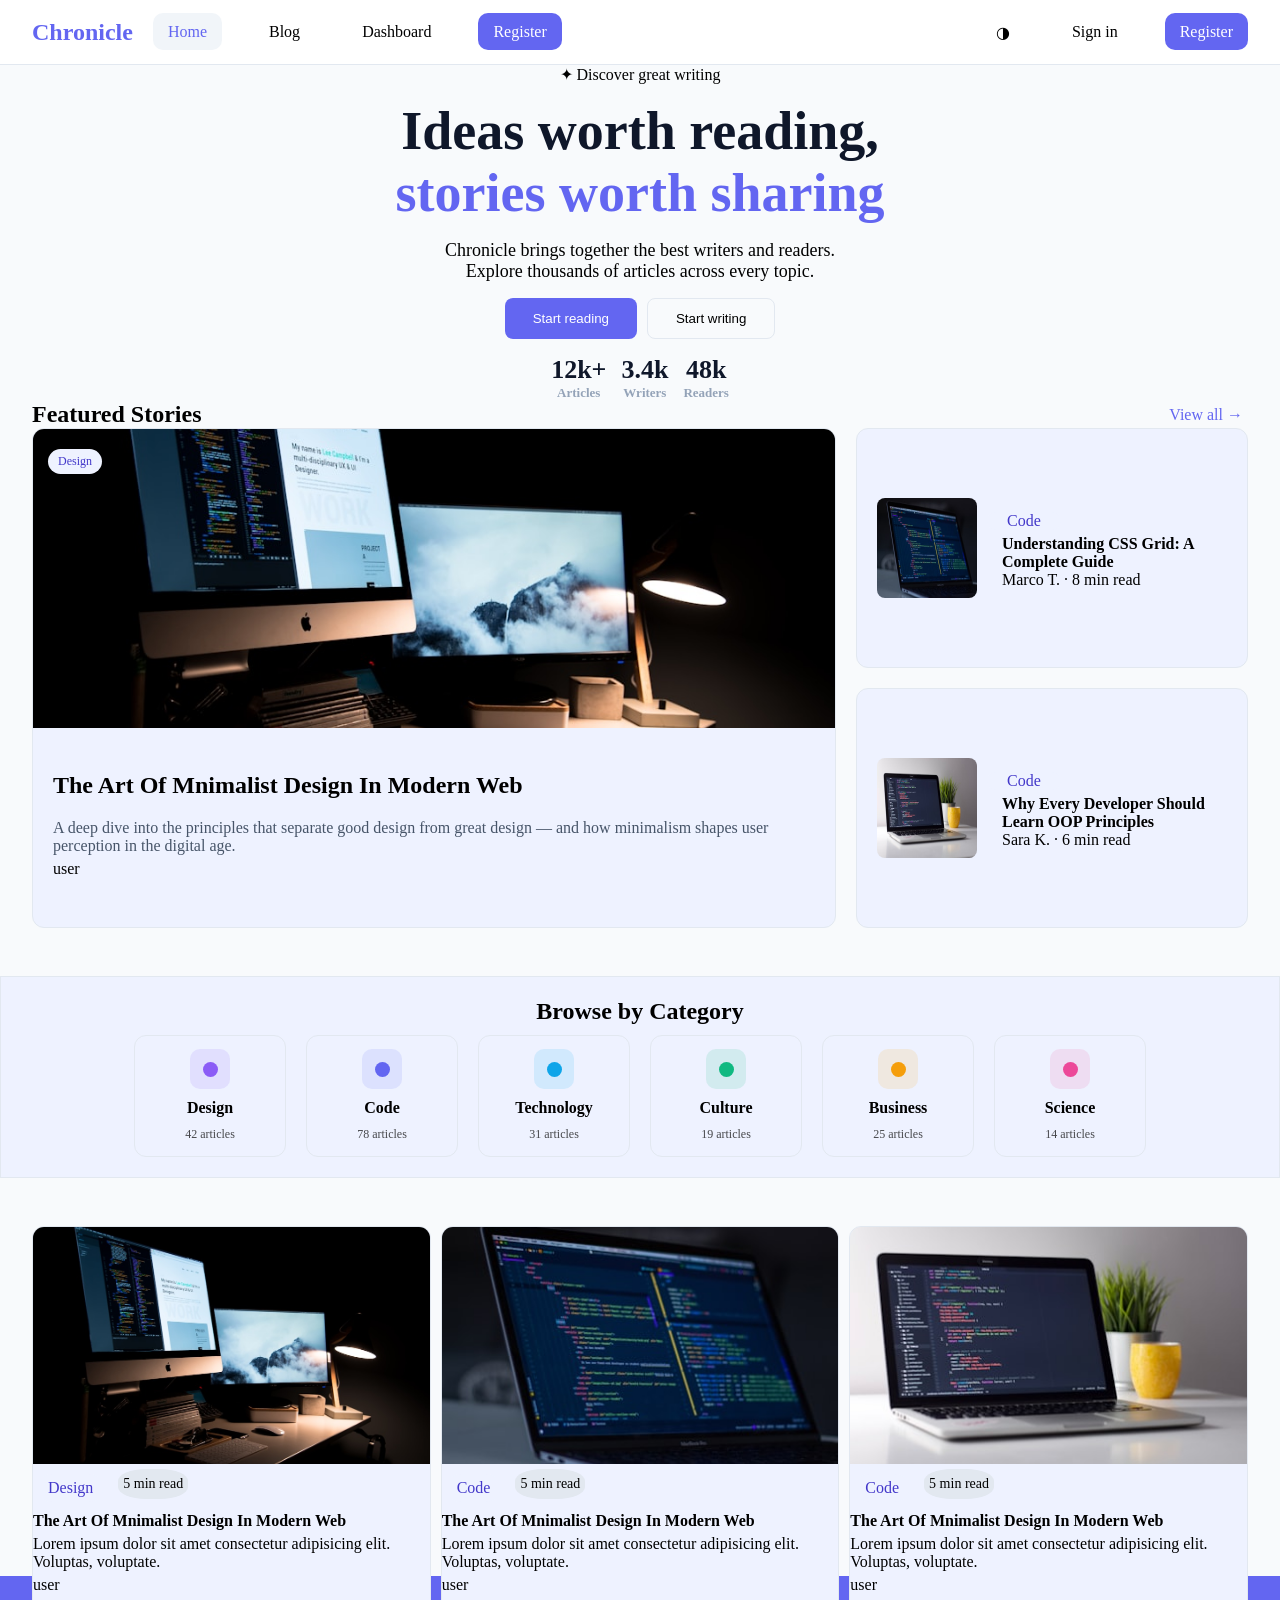
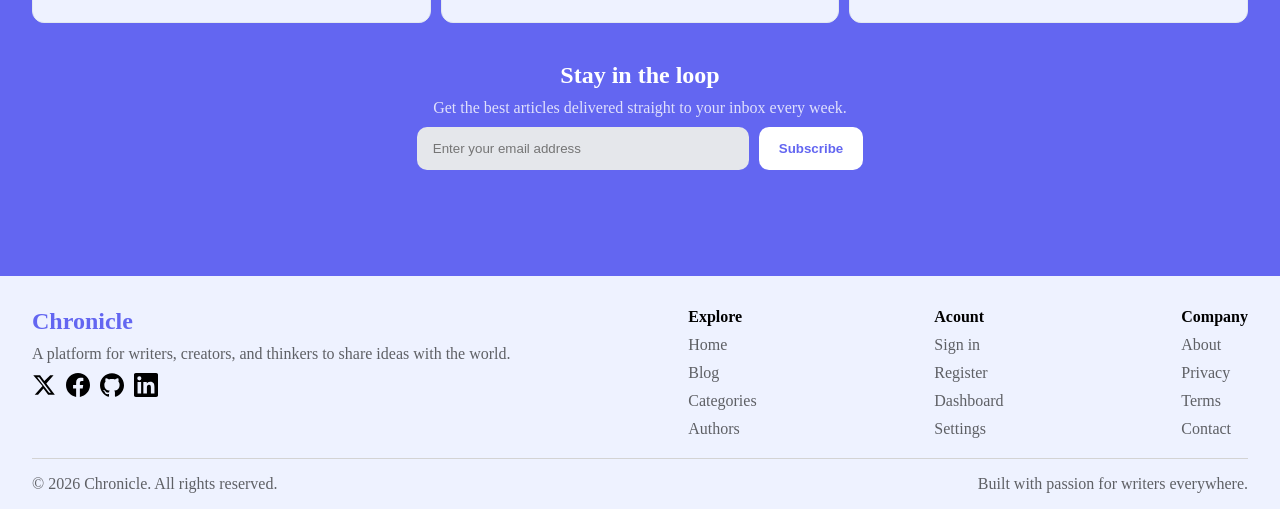
==== commit 73507164: "(home_page) add dark mode toggle and functionalities" ====
--- a/index.html
+++ b/index.html
@@ -1,5 +1,5 @@
 <!DOCTYPE html>
-<html lang="en">
+<html lang="en" data-theme="light">
 <head>
     <meta charset="UTF-8">
     <meta name="viewport" content="width=device-width, initial-scale=1.0">
@@ -14,9 +14,10 @@
                 <li><a href="#" class="curent-page">Home</a></li>
                 <li><a href="#">Blog</a></li>
                 <li><a href="#">Dashboard</a></li>
+                <li><a href="#" class="register">Register</a></li>
             </ul>
             <ul class="nav-links2">
-                <li><a href="#" class="dark-mode">◑</a></li>
+                <li><a href="#" id="theme-toggle">◑</a></li>
                 <li><a href="#">Sign in</a></li>
                 <li><a href="#" class="register">Register</a></li>
             </ul>
--- a/css/style.css
+++ b/css/style.css
@@ -1,15 +1,54 @@
+:root {
+  --color-bg-light: #ffffff;
+  --color-bg-dark:#0f172a;
+  --color-surface-light:#f8fafc;
+  --color-surface-dark:#1e1b4b;
+  --color-bg-hover-light:#f1f5f9;
+  --color-bg-hover-dark:#334155;
+  --color-accent-light:#6366f1;
+  --color-accent-dark:#818cf8;
+  --color-article-light:#eef2ff;
+  --color-article-dark: #1e293b;
+  --colot-text-light:#0f172a;
+  --color-text-dark:#f8fafc;
+  --color-border-light:#e2e8f0;
+  --color-border-dark:#334155;
+  --color-bg: var(--color-bg-light);
+  --color-surface: var(--color-surface-light);
+  --color-bg-hover: var(--color-bg-hover-light);
+  --color-article: var(--color-article-light);
+  --color-text: var(--color-text-light);
+  --color-border: var(--color-border-light);
+  --color-accent: var(--color-accent-light);
+}
+
+[data-theme=dark] {
+  --color-bg: var(--color-bg-dark);
+  --color-surface: var(--color-surface-dark);
+  --color-bg-hover: var(--color-bg-hover-dark);
+  --color-article: var(--color-article-dark);
+  --color-text: var(--color-text-dark);
+  --color-border: var(--color-border-dark);
+  --color-accent: var(--color-accent-dark);
+}
+
+body {
+  color: var(--color-text);
+}
+
 .header {
   display: flex;
   height: 4rem;
   flex-direction: row;
   align-items: center;
   justify-content: space-between;
-  border-bottom: #e2e8f0 1px solid;
+  background-color: var(--color-bg);
+  border-bottom: var(--color-border) 1px solid;
   padding: 0 2rem;
 }
 .header h2 {
   padding-right: 20px;
-  color: #6366f1;
+  color: var(--color-accent);
 }
 
 .nav {
@@ -30,31 +69,31 @@
 }
 .nav ul li a {
   text-decoration: none;
-  color: black;
+  color: var(--color-text);
   padding: 10px 15px;
   border-radius: 10px;
 }
 .nav ul li .curent-page {
-  background-color: #f1f5f9;
-  color: #6366f1;
+  background-color: var(--color-bg-hover);
+  color: var(--color-accent);
 }
 .nav ul li .register {
-  background-color: #6366f1;
+  background-color: var(--color-accent);
   color: white;
 }
 .nav ul li .dark-mode {
   border-radius: 50%;
-  background-color: #f8fafc;
-  border: #e2e8f0 1px solid;
+  background-color: var(--color-border);
+  border: var(--color-border) 1px solid;
 }
 
 .nav ul li a:hover {
-  background-color: #f1f5f9;
-  color: #6366f1;
+  background-color: var(--color-bg-hover);
+  color: var(--color-accent);
 }
 
 .main-content, .footer {
-  background-color: #f8fafc;
+  background-color: var(--color-surface);
 }
 
 .main-content .discover {
@@ -89,7 +128,7 @@
 }
 .main-content .discover h1 span {
   display: block;
-  color: #6366f1;
+  color: var(--color-accent);
 }
 .main-content .discover p {
   font-size: 18px;
@@ -106,7 +145,7 @@
   cursor: pointer;
 }
 .main-content .discover .home-buttons .btn1 {
-  background-color: #6366f1;
+  background-color: var(--color-accent);
   color: white;
   transition: transform 0.2s ease, box-shadow 0.2s ease;
 }
@@ -115,11 +154,12 @@
   box-shadow: 0 4px 8px rgba(0, 0, 0, 0.2);
 }
 .main-content .discover .home-buttons .btn2 {
-  background-color: #f8fafc;
-  border: 1px solid #e2e8f0;
+  background-color: var(--color-surface);
+  border: 1px solid var(--color-border);
+  color: var(--color-text);
 }
 .main-content .discover .home-buttons .btn2:hover {
-  background-color: #f1f5f9;
+  background-color: var(--color-bg-hover);
 }
 
 .featured-stories .featured-header {
@@ -132,7 +172,7 @@
 }
 .featured-stories .featured-header a {
   text-decoration: none;
-  color: #6366f1;
+  color: var(--color-accent);
   padding-right: 5px;
 }
 
@@ -150,7 +190,9 @@
   border-radius: 12px;
   border: #e2e8f0 1px solid;
   overflow: hidden;
-  background-color: #ffffff;
+  background-color: var(--color-bg-light);
+  background-color: var(--color-article);
+  border: var(--color-border) 1px solid;
 }
 .featured-stories-container article:hover {
   box-shadow: 0 10px 12px rgba(0, 0, 0, 0.2);
@@ -221,8 +263,8 @@
   flex-direction: column;
   justify-content: center;
   height: 200px;
-  background-color: #f1f5f9;
-  border: #e2e8f0 1px solid;
+  background-color: var(--color-article);
+  border: var(--color-border) 1px solid;
   margin-top: 3rem;
   margin-bottom: 3rem;
   text-align: center;
@@ -245,9 +287,9 @@
   width: 150px;
   height: 120px;
   align-content: center;
-  background-color: #f8fafc;
+  background-color: var(--color-article);
   border-radius: 12px;
-  border: #e2e8f0 1px solid;
+  border: var(--color-border) 1px solid;
 }
 .browse article span {
   font-size: 12px;
@@ -282,7 +324,7 @@
   position: relative;
   width: 15px;
   height: 15px;
-  background-color: #6366f1;
+  background-color: var(--color-accent);
   border-radius: 50%;
 }
 .browse article .icon3 {
@@ -366,10 +408,12 @@
   border-radius: 12px;
   border: #e2e8f0 1px solid;
   overflow: hidden;
-  background-color: #ffffff;
+  background-color: var(--color-bg-light);
   display: flex;
   flex-direction: column;
   gap: 5px;
+  background-color: var(--color-article);
+  border: var(--color-border) 1px solid;
 }
 .recent-articles article img {
   height: 60%;
@@ -379,7 +423,7 @@
 .recent-articles article .time-span {
   display: flex;
   border-radius: 40%;
-  background-color: #eef2ff;
+  background-color: var(--color-border);
   font-size: 14px;
   padding: 0 5px;
   align-items: center;
@@ -402,7 +446,7 @@
   flex-direction: column;
   gap: 10px;
   height: 300px;
-  background-color: #6366f1;
+  background-color: var(--color-accent);
   color: white;
   margin-top: 50px;
 }
@@ -427,7 +471,7 @@
   border: none;
   border-radius: 10px;
   background-color: white;
-  color: #6366f1;
+  color: var(--color-accent);
   font-weight: 600;
   cursor: pointer;
   transition: all 0.2s ease;
@@ -453,6 +497,7 @@
 }
 .footer {
   padding: 2rem 2rem 0 2rem;
+  background-color: var(--color-article);
 }
 .footer .footer-top {
   display: flex;
@@ -460,7 +505,7 @@
   justify-content: space-between;
 }
 .footer h2 {
-  color: #6366f1;
+  color: var(--color-accent);
 }
 .footer section {
   display: flex;
@@ -485,7 +530,7 @@
 }
 .footer span a {
   text-decoration: none;
-  color: black;
+  color: var(--color-text);
 }
 
 * {
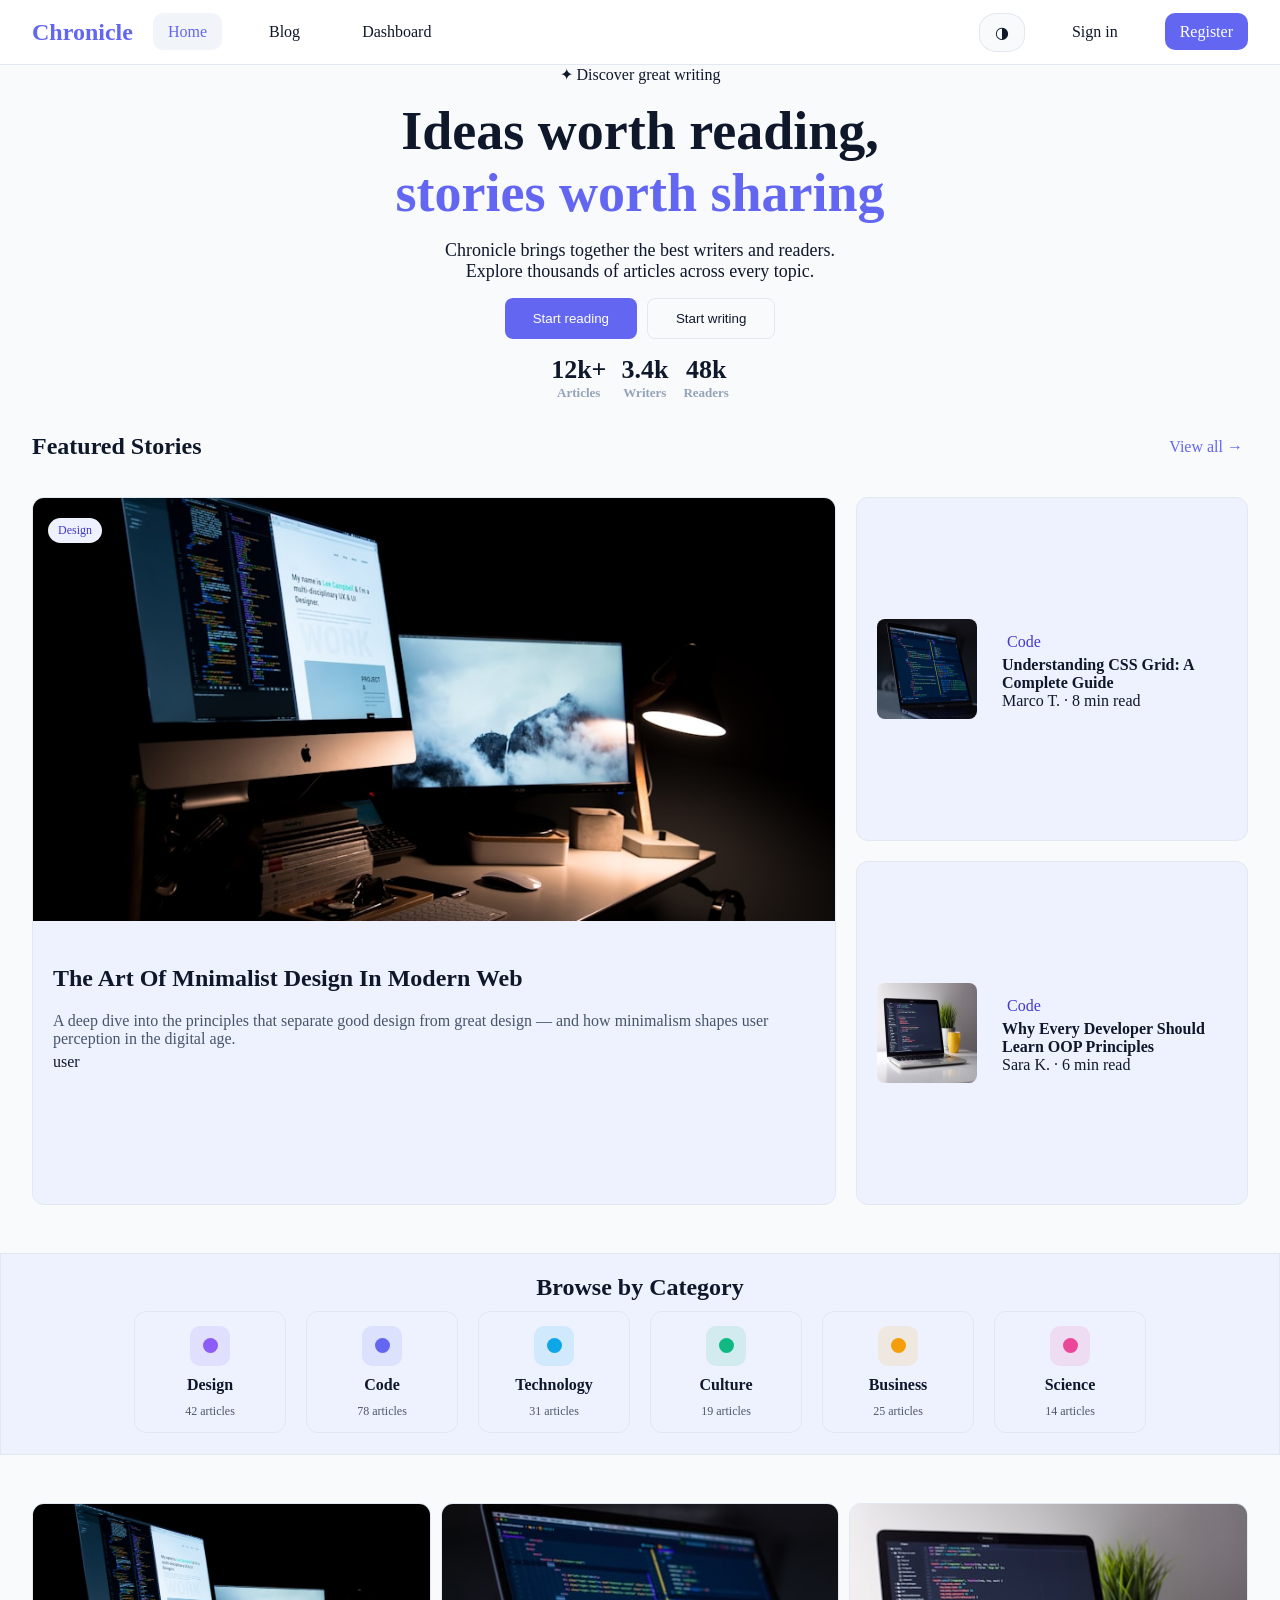
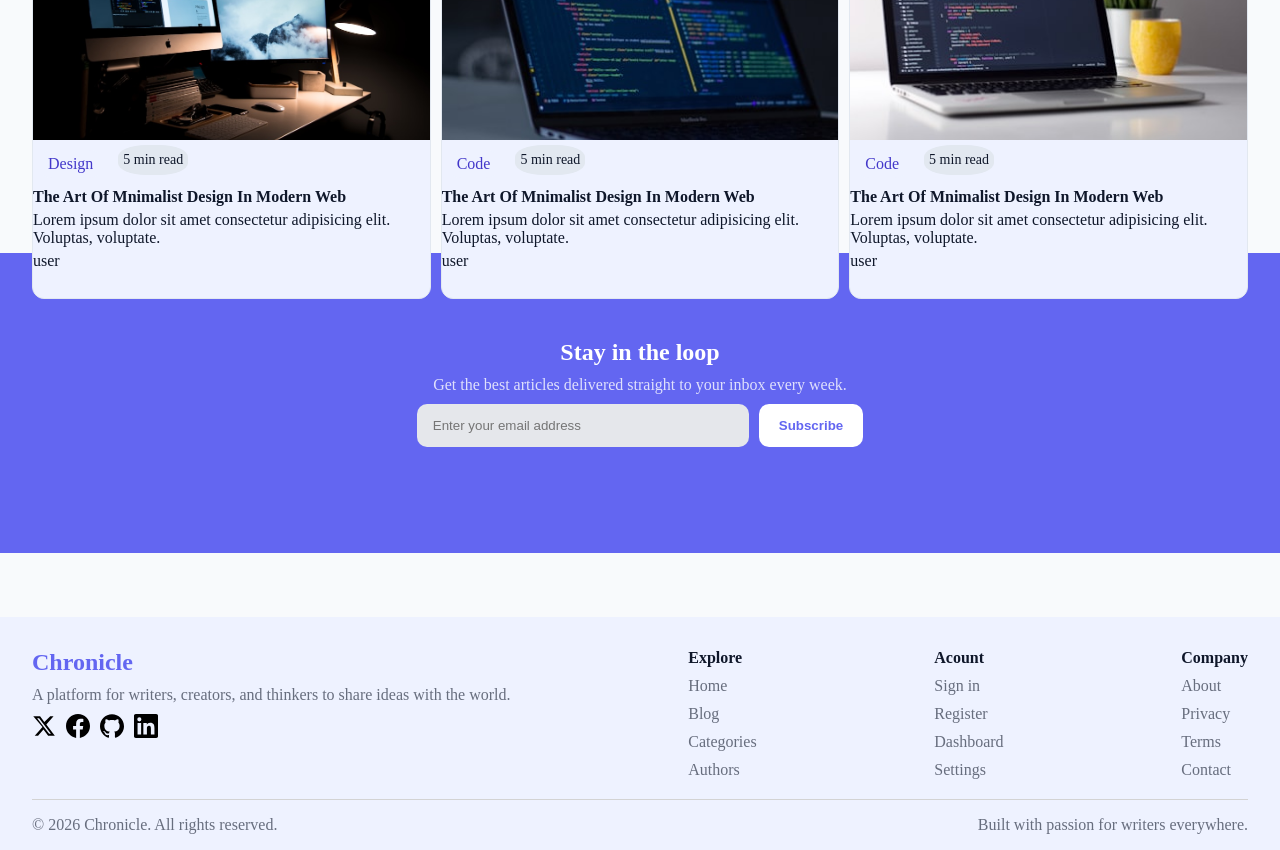
==== commit 197bc266: "(hoe_page) add responsive design for mobile version" ====
--- a/index.html
+++ b/index.html
@@ -10,6 +10,7 @@
     <header class="header">
         <h2>Chronicle</h2>
         <nav class="nav">
+            <a href="#" id="menu-toggle">☰</a>
             <ul class="nav-links1">
                 <li><a href="#" class="curent-page">Home</a></li>
                 <li><a href="#">Blog</a></li>
@@ -164,6 +165,24 @@
             <span>Built with passion for writers everywhere.</span>
         </div>
     </footer>
+    <nav class="mobile-nav">
+        <a href="#" class="active">
+            <span>⌂</span>
+            <span class="span-text">Home</span>
+        </a>
+        <a href="#">
+            <span>☰</span>
+            <span  class="span-text">Menu</span>
+        </a>
+        <a href="#">
+            <span>◎</span>
+            <span class="span-text">profile</span>
+        </a>
+        <a href="#">
+            <span>⚙</span>
+            <span class="span-text">Settings</span>
+        </a>
+    </nav>
 
     <script src="./js/main.js"></script>
 </body>
--- a/css/style.css
+++ b/css/style.css
@@ -9,7 +9,7 @@
   --color-accent-dark:#818cf8;
   --color-article-light:#eef2ff;
   --color-article-dark: #1e293b;
-  --colot-text-light:#0f172a;
+  --color-text-light:#0f172a;
   --color-text-dark:#f8fafc;
   --color-border-light:#e2e8f0;
   --color-border-dark:#334155;
@@ -58,6 +58,20 @@
   flex-wrap: wrap;
   flex: 1;
 }
+.nav .nav-links1 .register {
+  display: none;
+}
+
+#menu-toggle {
+  display: none;
+  text-decoration: none;
+  color: var(--color-text);
+  font-size: 24px;
+  border: var(--color-border) 1px solid;
+  border-radius: 8px;
+  padding: 5px 10px;
+  background-color: var(--color-surface);
+}
 
 .nav ul {
   display: flex;
@@ -81,9 +95,9 @@
   background-color: var(--color-accent);
   color: white;
 }
-.nav ul li .dark-mode {
-  border-radius: 50%;
-  background-color: var(--color-border);
+.nav ul li #theme-toggle {
+  border-radius: 40%;
+  background-color: var(--color-surface);
   border: var(--color-border) 1px solid;
 }
 
@@ -92,8 +106,64 @@
   color: var(--color-accent);
 }
 
+@media (max-width: 810px) {
+  .nav-links2 li a {
+    display: none;
+  }
+  #theme-toggle {
+    display: block;
+  }
+  #menu-toggle {
+    display: block;
+    position: absolute;
+    top: 10px;
+    right: 20px;
+  }
+  .header {
+    position: relative;
+  }
+  .nav {
+    justify-content: flex-end;
+  }
+  .nav .nav-links1 {
+    display: none;
+  }
+  .nav.open .nav-links1 {
+    display: flex;
+    justify-content: center;
+    align-items: center;
+    flex-direction: column;
+    position: absolute;
+    top: 100%;
+    left: 0;
+    width: 100%;
+    background-color: var(--color-bg);
+    border-bottom: var(--color-border) 1px solid;
+    padding: 1rem;
+    gap: 0.5rem;
+    z-index: 100;
+  }
+  .nav.open .nav-links1 li {
+    border-bottom: var(--color-border) 1px solid;
+    width: 100%;
+    padding: 10px 0;
+  }
+  .nav.open .nav-links1 .register {
+    display: flex;
+    justify-content: center;
+    align-items: center;
+  }
+  .nav.open .nav-links1 .curent-page {
+    background-color: transparent;
+    color: var(--color-text);
+  }
+}
 .main-content, .footer {
   background-color: var(--color-surface);
+}
+
+.main-content {
+  padding-bottom: 4rem;
 }
 
 .main-content .discover {
@@ -167,8 +237,8 @@
   flex-direction: row;
   justify-content: space-between;
   align-items: center;
-  padding: 2rem 0;
-  padding: 0 2rem;
+  padding: 2rem;
+  margin-bottom: 5px;
 }
 .featured-stories .featured-header a {
   text-decoration: none;
@@ -181,7 +251,7 @@
   grid-template-columns: 1fr 1fr 1fr;
   grid-template-rows: 1fr 1fr;
   gap: 20px;
-  max-height: 500px;
+  max-height: 100%;
   padding-bottom: 5rem;
   padding: 0 2rem;
 }
@@ -220,7 +290,7 @@
   z-index: 1;
 }
 .featured-stories-container .featured-story1 .featured-stories-article1-info {
-  max-height: 100px;
+  max-height: 100%;
   padding: 20px;
 }
 .featured-stories-container .featured-story1 .featured-stories-article1-info h2 {
@@ -249,6 +319,16 @@
   padding: 0 20px;
 }
 
+@media (max-width: 810px) {
+  .featured-stories-container {
+    display: flex;
+    flex-direction: column;
+    gap: 20px;
+  }
+  .featured-stories-container article {
+    width: 100%;
+  }
+}
 .image-span2 {
   display: inline-block;
   padding: 5px 10px;
@@ -396,6 +476,31 @@
   transform: scale(1.05);
 }
 
+@media (max-width: 810px) {
+  .browse {
+    height: auto;
+    background-color: transparent;
+    padding-bottom: 10px;
+    overflow-x: auto;
+    flex-wrap: nowrap;
+    justify-content: flex-start;
+  }
+  .browse h2 {
+    align-self: flex-start;
+    padding: 1rem 2rem;
+  }
+  .browse-container article {
+    width: auto;
+    height: auto;
+    padding: 10px;
+  }
+  .browse-container article [class^=icon] {
+    display: none;
+  }
+  .browse-container article span {
+    display: none;
+  }
+}
 .recent-articles {
   padding: 0 2rem;
   display: grid;
@@ -439,6 +544,11 @@
   transform: scale(1.02);
 }
 
+@media (max-width: 810px) {
+  .recent-articles {
+    display: none;
+  }
+}
 .stay-in-the-loop {
   display: flex;
   justify-content: center;
@@ -495,6 +605,17 @@
     opacity: 1;
   }
 }
+@media (max-width: 810px) {
+  .stay-in-the-loop {
+    border-radius: 15px;
+    margin: 2rem;
+  }
+  .stay-in-the-loop form {
+    display: flex;
+    flex-direction: column;
+    gap: 10px;
+  }
+}
 .footer {
   padding: 2rem 2rem 0 2rem;
   background-color: var(--color-article);
@@ -533,6 +654,48 @@
   color: var(--color-text);
 }
 
+@media (max-width: 810px) {
+  .footer {
+    display: none;
+  }
+}
+.mobile-nav {
+  display: none;
+  position: fixed;
+  bottom: 0;
+  left: 0;
+  width: 100%;
+  background-color: var(--color-surface);
+  border-top: var(--color-border) 1px solid;
+  padding: 10px 0;
+  justify-content: space-around;
+  border-top: var(--color-border) 1px solid;
+}
+.mobile-nav a {
+  text-decoration: none;
+  display: flex;
+  flex-direction: column;
+  align-items: center;
+  gap: 5px;
+}
+.mobile-nav a span {
+  color: var(--color-text);
+  opacity: 0.7;
+  font-size: 24px;
+}
+.mobile-nav a .span-text {
+  font-size: 18px;
+}
+.mobile-nav .active span {
+  color: var(--color-accent);
+  opacity: 1;
+}
+
+@media (max-width: 810px) {
+  .mobile-nav {
+    display: flex;
+  }
+}
 * {
   padding: 0;
   margin: 0;
